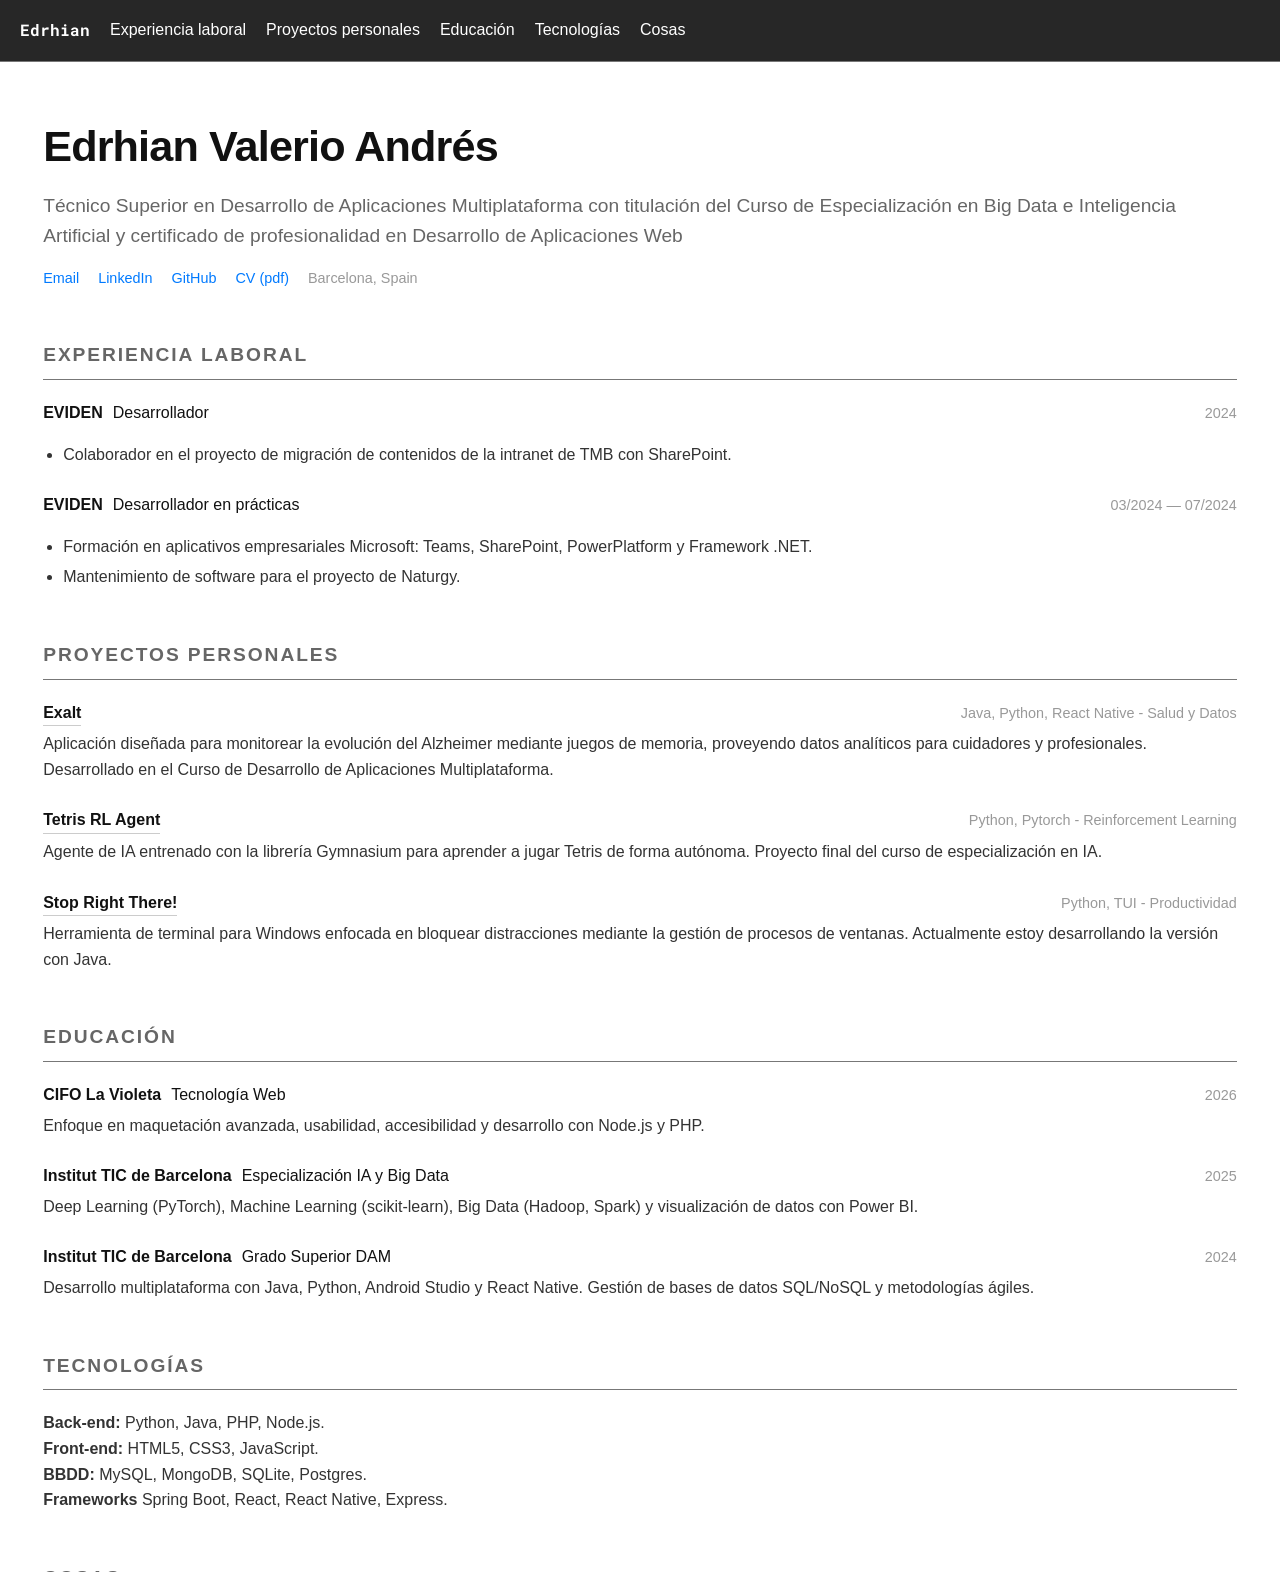
==== index.html @ 1fb4fb4d "Renamed better portfolio to static portfolio" ====
<!doctype html>
<html lang="en">
  <head>
    <meta charset="UTF-8" />
    <meta name="viewport" content="width=device-width, initial-scale=1.0" />
    <meta http-equiv="refresh" content="0; url=static-portfolio" />
    <title>Redirigiendo...</title>
    <!-- <title>Choose Portfolio</title> -->
    <link rel="stylesheet" href="style.css" />
  </head>

  <body>
    <!-- <main>
    <h1>Choose a portfolio</h1>
    <div class="portfolios">
      <a href="better-portfolio/" id="simple-portfolio" class="portfolio-card">
        <h2>Static Portfolio</h2>
        <p>Static portfolio.</p>
      </a>
      <div href="" id="interactive-portfolio" class="portfolio-card">
        <h2>Interactive Portfolio</h2>
        <p>WORK IN PROGRESS</p>
      </div>
  </main> -->
  </body>
</html>
---- style.css ----
:root {
    font-family: Arial, Helvetica, sans-serif;
}

*,
*::after,
*::before {
    margin: 0;
    padding: 0;
}

html,
body {
    display: flex;
    height: 100%;
    margin: 0;
    flex-flow: column;
}

main {
    display: flex;
    flex-direction: column;
    flex: 1 1 auto;
    padding: 1rem;
    /* background-color: aliceblue; */
}

footer {
    /* background-color: beige; */
    padding: 1rem;
}

h1 {
    text-align: center;
    /* background-color: cadetblue; */
}

a:visited,
a {
    color: black;
    text-decoration: none;
}

.portfolios {
    flex: 1;
    display: flex;
    justify-content: center;
    padding: 1rem;
    /* background-color: darkcyan; */
}

.portfolio-card,
a {
    display: flex;
    flex-direction: column;
    min-height: 300px;
    height: fit-content;
    width: 20%;
    margin: 1rem;
    padding: 1rem;
    /* background-color: aliceblue; */
    border: 2px solid gray;
}

.portfolio-card>* {
    margin: 0.2rem;
}

.portfolio-card>img {
    min-height: 100px;
}
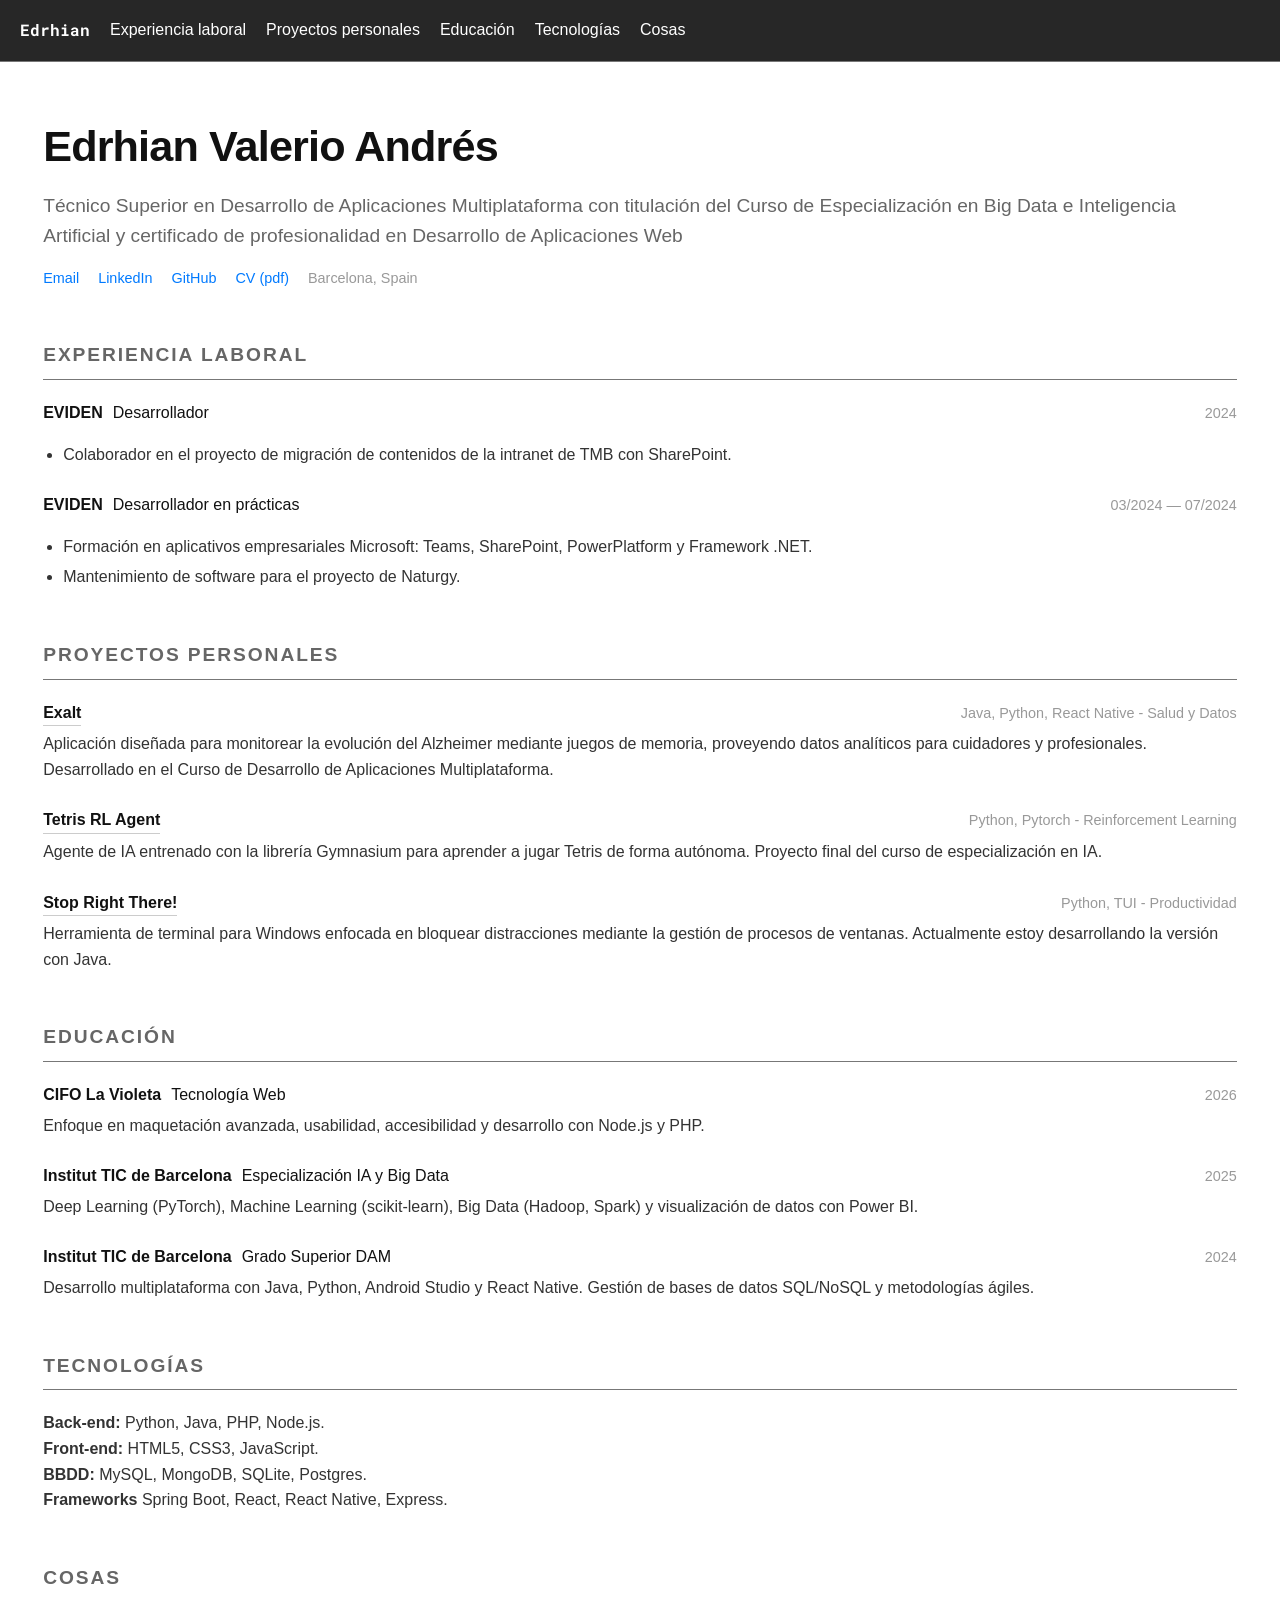
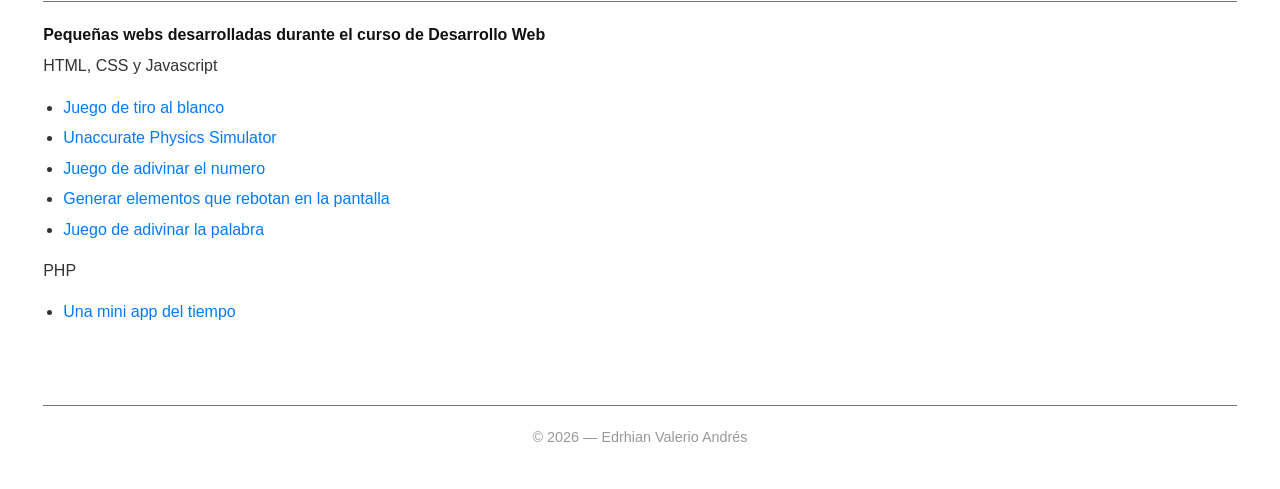
==== commit bdb9c1e9: "Moved static portfolio to first page to show (index.html)" ====
--- a/index.html
+++ b/index.html
@@ -1,26 +1,215 @@
-<!doctype html>
-<html lang="en">
-  <head>
-    <meta charset="UTF-8" />
-    <meta name="viewport" content="width=device-width, initial-scale=1.0" />
-    <meta http-equiv="refresh" content="0; url=static-portfolio" />
-    <title>Redirigiendo...</title>
-    <!-- <title>Choose Portfolio</title> -->
-    <link rel="stylesheet" href="style.css" />
-  </head>
-
-  <body>
-    <!-- <main>
-    <h1>Choose a portfolio</h1>
-    <div class="portfolios">
-      <a href="better-portfolio/" id="simple-portfolio" class="portfolio-card">
-        <h2>Static Portfolio</h2>
-        <p>Static portfolio.</p>
-      </a>
-      <div href="" id="interactive-portfolio" class="portfolio-card">
-        <h2>Interactive Portfolio</h2>
-        <p>WORK IN PROGRESS</p>
-      </div>
-  </main> -->
-  </body>
-</html>
+<!doctype html>
+<html lang="es">
+  <head>
+    <meta charset="UTF-8" />
+    <meta name="viewport" content="width=device-width, initial-scale=1.0" />
+    <title>Edrhian Valerio | Software Developer</title>
+    <link rel="stylesheet" href="style.css" />
+  </head>
+  <body>
+    <div class="navbar-wrap">
+      <ul class="navbar">
+        <li class="navbar-item brand">
+          <a href="#" onclick="copyToClipboard()">Edrhian</a>
+        </li>
+        <li class="navbar-item">
+          <a href="#experiencia">Experiencia laboral</a>
+        </li>
+        <li class="navbar-item">
+          <a href="#proyectos">Proyectos personales</a>
+        </li>
+        <li class="navbar-item"><a href="#educacion">Educación</a></li>
+        <li class="navbar-item">
+          <a href="#tecnologias">Tecnologías</a>
+        </li>
+        <li class="navbar-item"><a href="#cosas">Cosas</a></li>
+      </ul>
+    </div>
+
+    <header>
+      <h1>Edrhian Valerio Andrés</h1>
+      <div id="tagline">
+        Técnico Superior en Desarrollo de Aplicaciones Multiplataforma con
+        titulación del Curso de Especialización en Big Data e Inteligencia
+        Artificial y certificado de profesionalidad en Desarrollo de
+        Aplicaciones Web
+      </div>
+      <div id="contact">
+        <a href="mailto:edrhian27@gmail.com">Email</a>
+        <a href="https://linkedin.com/in/edrhian-valerio-andres" target="_blank"
+          >LinkedIn</a
+        >
+        <a href="https://github.com/edrhian" target="_blank">GitHub</a>
+        <a href="assets/cv.pdf" download="Edrhian_Valerio_CV.pdf">CV (pdf)</a>
+        <span>Barcelona, Spain</span>
+      </div>
+    </header>
+
+    <main>
+      <!-- EXPERIENCIA LABORAL -->
+      <h2 id="experiencia">Experiencia laboral</h2>
+      <section>
+        <h3>
+          EVIDEN <span class="role">Desarrollador</span>
+          <span class="time">2024</span>
+        </h3>
+        <ul>
+          <li>
+            Colaborador en el proyecto de migración de contenidos de la intranet
+            de TMB con SharePoint.
+          </li>
+        </ul>
+
+        <h3>
+          EVIDEN <span class="role">Desarrollador en prácticas</span>
+          <span class="time">03/2024 — 07/2024</span>
+        </h3>
+        <ul>
+          <li>
+            Formación en aplicativos empresariales Microsoft: Teams, SharePoint,
+            PowerPlatform y Framework .NET.
+          </li>
+          <li>Mantenimiento de software para el proyecto de Naturgy.</li>
+        </ul>
+      </section>
+
+      <!-- PROYECTOS PERSONALES -->
+      <h2 id="proyectos">Proyectos personales</h2>
+      <section>
+        <h3>
+          <a
+            href="https://github.com/edrhian/project-exalt/tree/main"
+            target="_blank"
+            >Exalt</a
+          >
+          <span class="time">Java, Python, React Native - Salud y Datos</span>
+        </h3>
+        <p>
+          Aplicación diseñada para monitorear la evolución del Alzheimer
+          mediante juegos de memoria, proveyendo datos analíticos para
+          cuidadores y profesionales. Desarrollado en el Curso de Desarrollo de
+          Aplicaciones Multiplataforma.
+        </p>
+
+        <h3>
+          <a
+            href="https://github.com/edrhian/ai-final-project-tetris-agent"
+            target="_blank"
+            >Tetris RL Agent</a
+          >
+          <span class="time">Python, Pytorch - Reinforcement Learning</span>
+        </h3>
+        <p>
+          Agente de IA entrenado con la librería Gymnasium para aprender a jugar
+          Tetris de forma autónoma. Proyecto final del curso de especialización
+          en IA.
+        </p>
+
+        <h3>
+          <a
+            href="https://github.com/edrhian/app-stop-right-there"
+            target="_blank"
+            >Stop Right There!</a
+          >
+          <span class="time">Python, TUI - Productividad</span>
+        </h3>
+        <p>
+          Herramienta de terminal para Windows enfocada en bloquear
+          distracciones mediante la gestión de procesos de ventanas. Actualmente
+          estoy desarrollando la versión con Java.
+        </p>
+      </section>
+
+      <!-- EDUCACIÓN -->
+      <h2 id="educacion">Educación</h2>
+      <section>
+        <h3>
+          CIFO La Violeta <span class="role">Tecnología Web</span>
+          <span class="time">2026</span>
+        </h3>
+        <p>
+          Enfoque en maquetación avanzada, usabilidad, accesibilidad y
+          desarrollo con Node.js y PHP.
+        </p>
+
+        <h3>
+          Institut TIC de Barcelona
+          <span class="role">Especialización IA y Big Data</span>
+          <span class="time">2025</span>
+        </h3>
+        <p>
+          Deep Learning (PyTorch), Machine Learning (scikit-learn), Big Data
+          (Hadoop, Spark) y visualización de datos con Power BI.
+        </p>
+
+        <h3>
+          Institut TIC de Barcelona <span class="role">Grado Superior DAM</span>
+          <span class="time">2024</span>
+        </h3>
+        <p>
+          Desarrollo multiplataforma con Java, Python, Android Studio y React
+          Native. Gestión de bases de datos SQL/NoSQL y metodologías ágiles.
+        </p>
+      </section>
+
+      <!-- TECNOLOGÍAS E IDIOMAS -->
+      <h2 id="tecnologias">Tecnologías</h2>
+      <section>
+        <p>
+          <strong>Back-end:</strong> Python, Java, PHP, Node.js. <br />
+          <strong>Front-end:</strong> HTML5, CSS3, JavaScript. <br />
+          <strong>BBDD:</strong> MySQL, MongoDB, SQLite, Postgres. <br />
+          <strong>Frameworks</strong> Spring Boot, React, React Native, Express.
+          <br />
+        </p>
+      </section>
+
+      <!-- COSAS -->
+      <h2 id="cosas">Cosas</h2>
+      <section>
+        <h3>Pequeñas webs desarrolladas durante el curso de Desarrollo Web</h3>
+
+        <p>HTML, CSS y Javascript</p>
+        <ul>
+          <li>
+            <a href="./games/shooting-target/">Juego de tiro al blanco</a>
+          </li>
+          <li>
+            <a href="./games/javascript-unaccurate-physics/"
+              >Unaccurate Physics Simulator</a
+            >
+          </li>
+          <li>
+            <a href="./games/adivina-numero/">Juego de adivinar el numero</a>
+          </li>
+          <li>
+            <a href="./games/bouncing-elements/"
+              >Generar elementos que rebotan en la pantalla</a
+            >
+          </li>
+          <li>
+            <a href="./games/adivina-palabra/">Juego de adivinar la palabra</a>
+          </li>
+        </ul>
+        <p>PHP</p>
+        <ul>
+          <li>
+            <a
+              href="https://cifowebappdev27.byethost33.com/php-app-tiempo/index.php"
+              >Una mini app del tiempo</a
+            >
+          </li>
+        </ul>
+      </section>
+    </main>
+
+    <footer>
+      <p>© 2026 — Edrhian Valerio Andrés</p>
+    </footer>
+
+    <a onclick="topFunction()" href="#" id="backToTop" title="Volver al inicio">
+      Inicio
+    </a>
+    <script src="index.js"></script>
+  </body>
+</html>
--- a/style.css
+++ b/style.css
@@ -1,71 +1,239 @@
+@import url('https://fonts.googleapis.com/css2?family=Roboto+Mono:ital,wght@0,100..700;1,100..700&display=swap');
+
 :root {
-    font-family: Arial, Helvetica, sans-serif;
-}
-
-*,
-*::after,
-*::before {
+    --font-alternative: "Roboto Mono", monospace;
+    --text-main: #111;
+    --bg-color-1: #ededed;
+    --bg-color-2: #fdfdfd;
+    --text-muted: #666;
+    --text-date: #999;
+    --accent: #007aff;
+    --border: #777;
+    --color-primary: #272727;
+    
+}
+
+* {
+    box-sizing: border-box;
+}
+
+html {
+    scroll-behavior: smooth;
+}
+
+body {
+    font-family: -apple-system, BlinkMacSystemFont, "Segoe UI", Roboto, Helvetica, Arial, sans-serif;
+    line-height: 1.6;
+    color: var(--text-main);
     margin: 0;
-    padding: 0;
-}
-
-html,
-body {
+    background-color: #fff;
+}
+
+.navbar,
+header,
+main,
+footer {
+    margin: 2.7rem;
+}
+
+/* NAVBAR */
+.navbar-wrap {
+    /* position: sticky; */
+    top: 0;
+    z-index: 10;
+    background-color: var(--color-primary);
+    border-bottom: 1px solid var(--border);
+}
+
+.navbar {
+    list-style: none;
+    margin: 0 auto;
+    padding-top: 12px;
+    padding-bottom: 12px;
     display: flex;
-    height: 100%;
+    flex-wrap: wrap;
+    gap: 6px 20px;
+    font-size: 1rem;
+}
+
+.navbar a {
+    color: #fff;
+    text-decoration: none;
     margin: 0;
-    flex-flow: column;
-}
-
-main {
+}
+
+.navbar a:hover {
+    color: var(--bg-color-1);
+    text-decoration: underline;
+}
+
+.navbar .brand a {
+    color: white;
+    font-weight: 700;
+    font-family: var(--font-alternative);
+}
+
+/* HEADER */
+header {
+    margin-top: 50px;
+    margin-bottom: 40px;
+}
+
+h1 {
+    font-size: 2.7rem;
+    font-weight: 700;
+    margin: 0 0 10px 0;
+    letter-spacing: -0.02em;
+}
+
+#tagline {
+    font-size: 1.2rem;
+    color: var(--text-muted);
+    margin: 0 0 15px 0;
+}
+
+#contact {
+    font-size: 0.9rem;
+}
+
+#contact a,
+#contact span {
+    color: var(--accent);
+    text-decoration: none;
+    margin-right: 15px;
+}
+
+#contact span {
+    color: var(--text-date);
+}
+
+#contact a:hover {
+    text-decoration: underline;
+}
+
+a {
+    color: var(--accent);
+    text-decoration: none;
+}
+
+/* SECTIONS */
+h2 {
+    font-size: 1.2rem;
+    text-transform: uppercase;
+    letter-spacing: 0.1em;
+    color: var(--text-muted);
+    border-bottom: 1px solid var(--border);
+    padding-bottom: 8px;
+    margin: 50px 0 20px 0;
+    scroll-margin-top: 60px;
+}
+
+h3 {
+    font-size: 1rem;
+    font-weight: 600;
+    margin: 25px 0 5px 0;
     display: flex;
-    flex-direction: column;
-    flex: 1 1 auto;
-    padding: 1rem;
-    /* background-color: aliceblue; */
-}
-
+    flex-wrap: wrap;
+    align-items: baseline;
+}
+
+h3 a {
+    color: var(--text-main);
+    text-decoration: none;
+    border-bottom: 1px solid #ccc;
+}
+
+h3 a:hover {
+    border-bottom-color: var(--text-main);
+}
+
+h3 .role {
+    margin-left: 10px;
+    font-weight: 400;
+    color: var(--text-main);
+}
+
+h3 .time {
+    margin-left: auto;
+    font-weight: 400;
+    color: var(--text-date);
+    font-size: 0.9rem;
+}
+
+section > h3:first-child {
+    margin-top: 0;
+}
+
+p,
+li {
+    font-size: 1rem;
+    color: #333;
+    margin-top: 5px;
+}
+
+ul {
+    padding-left: 20px;
+    margin-bottom: 15px;
+}
+
+li {
+    margin-bottom: 5px;
+}
+
+li a {
+    margin-right: 0;
+}
+
+/* FOOTER */
 footer {
-    /* background-color: beige; */
-    padding: 1rem;
-}
-
-h1 {
+    margin-top: 80px;
+    margin-bottom: 40px;
+    font-size: 0.9rem;
+    color: var(--text-date);
     text-align: center;
-    /* background-color: cadetblue; */
-}
-
-a:visited,
-a {
-    color: black;
-    text-decoration: none;
-}
-
-.portfolios {
-    flex: 1;
-    display: flex;
-    justify-content: center;
-    padding: 1rem;
-    /* background-color: darkcyan; */
-}
-
-.portfolio-card,
-a {
-    display: flex;
-    flex-direction: column;
-    min-height: 300px;
-    height: fit-content;
-    width: 20%;
-    margin: 1rem;
-    padding: 1rem;
-    /* background-color: aliceblue; */
-    border: 2px solid gray;
-}
-
-.portfolio-card>* {
-    margin: 0.2rem;
-}
-
-.portfolio-card>img {
-    min-height: 100px;
-}
+}
+
+footer p {
+    font-size: 0.9rem;
+    color: var(--text-date);
+    padding-top: 20px;
+    border-top: 1px solid var(--border);
+}
+
+/* BACK TO TOP */
+#backToTop {
+    display: none;
+    position: fixed;
+    bottom: 2rem;
+    right: 2rem;
+    z-index: 99;
+    border: 1px solid var(--color-primary);
+    outline: none;
+    background-color: var(--color-primary);
+    color: #fff;
+    cursor: pointer;
+    padding: 0.5rem 0.9rem;
+    border-radius: 6px;
+    font-family: inherit;
+    font-size: 1rem;
+}
+
+#backToTop:hover {
+    color: var(--bg-color-1);
+}
+
+/* Responsivo para móviles */
+@media (max-width: 600px) {
+    h3 {
+        flex-direction: column;
+    }
+
+    h3 .role {
+        margin-left: 0;
+    }
+
+    h3 .time {
+        margin-left: 0;
+        margin-top: 2px;
+    }
+}
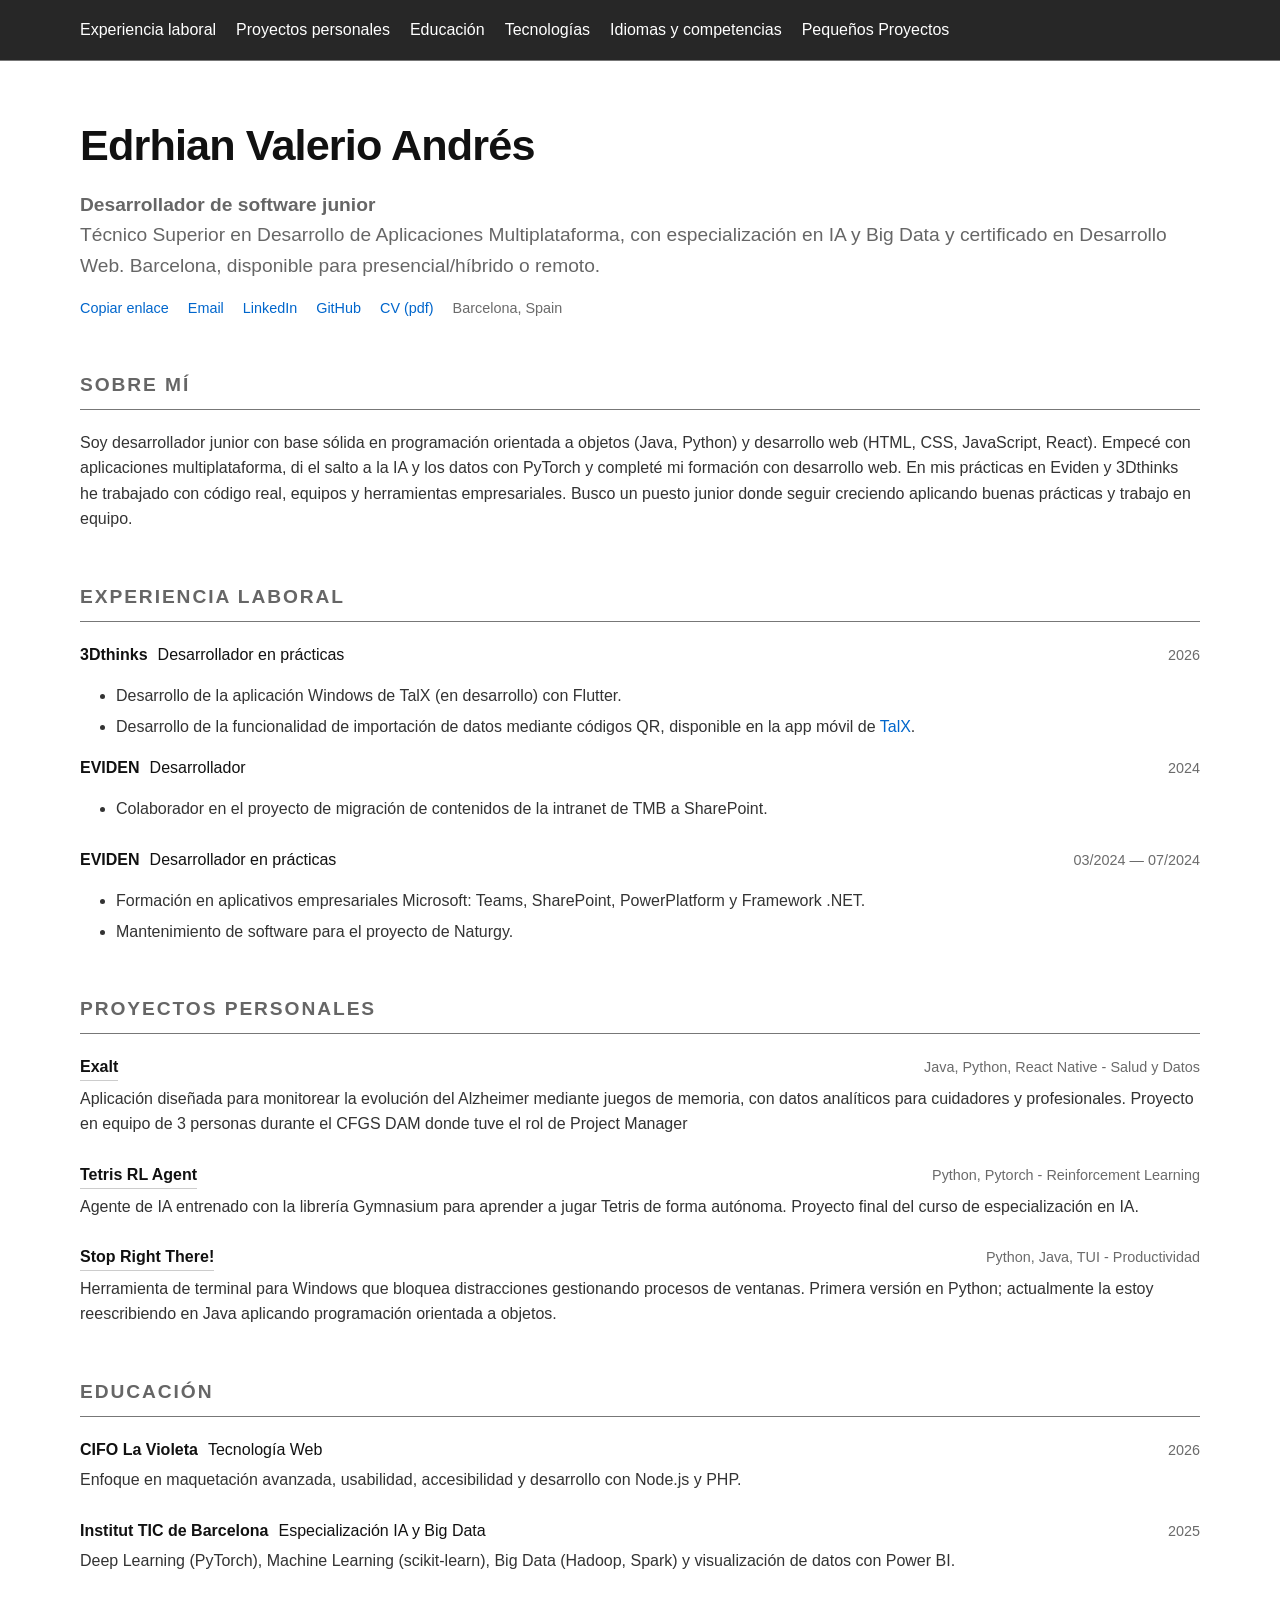
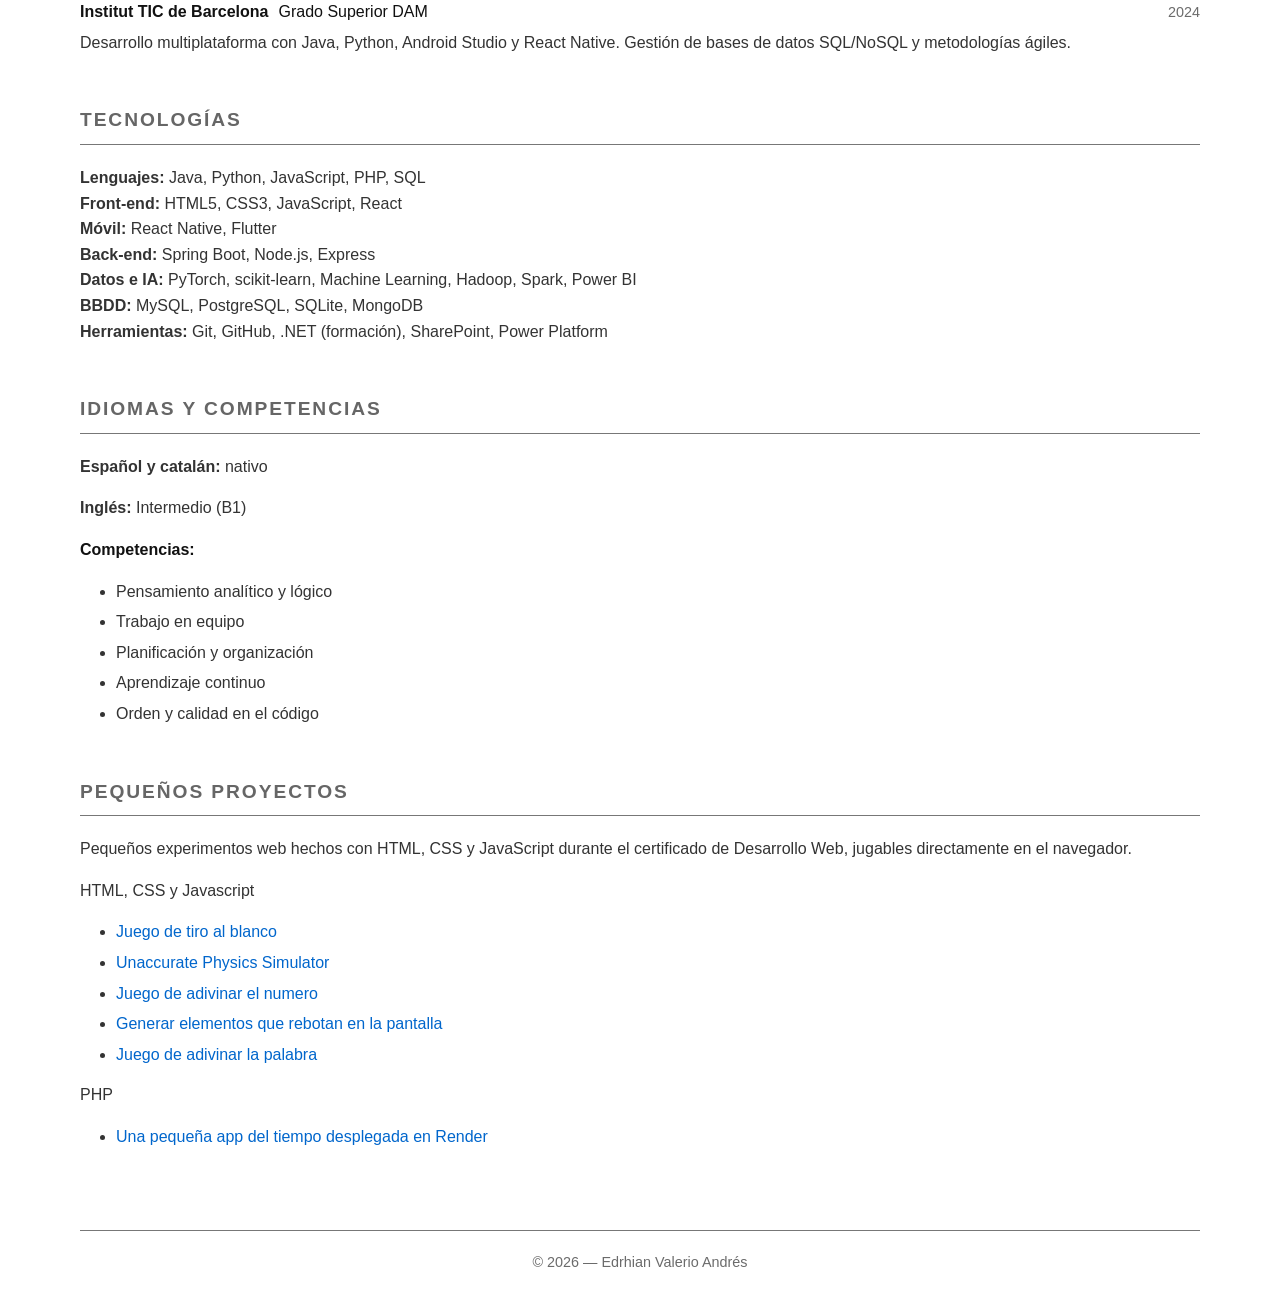
==== commit aec8b621: "Portfolio Fixes" ====
--- a/index.html
+++ b/index.html
@@ -3,15 +3,16 @@
   <head>
     <meta charset="UTF-8" />
     <meta name="viewport" content="width=device-width, initial-scale=1.0" />
-    <title>Edrhian Valerio | Software Developer</title>
+    <title>Edrhian Valerio | Desarrollador de software junior</title>
+    <meta
+      name="description"
+      content="Portfolio de Edrhian Valerio, desarrollador de software junior en Barcelona: Java, React, Python e IA. Proyectos, experiencia y CV."
+    />
     <link rel="stylesheet" href="style.css" />
   </head>
   <body>
     <div class="navbar-wrap">
       <ul class="navbar">
-        <li class="navbar-item brand">
-          <a href="#" onclick="copyToClipboard()">Edrhian</a>
-        </li>
         <li class="navbar-item">
           <a href="#experiencia">Experiencia laboral</a>
         </li>
@@ -22,19 +23,31 @@
         <li class="navbar-item">
           <a href="#tecnologias">Tecnologías</a>
         </li>
-        <li class="navbar-item"><a href="#cosas">Cosas</a></li>
+        <li class="navbar-item">
+          <a href="#idiomas">Idiomas y competencias</a>
+        </li>
+        <li class="navbar-item"><a href="#cosas">Pequeños Proyectos</a></li>
       </ul>
     </div>
 
     <header>
       <h1>Edrhian Valerio Andrés</h1>
       <div id="tagline">
-        Técnico Superior en Desarrollo de Aplicaciones Multiplataforma con
-        titulación del Curso de Especialización en Big Data e Inteligencia
-        Artificial y certificado de profesionalidad en Desarrollo de
-        Aplicaciones Web
+        <strong>Desarrollador de software junior</strong><br />
+        Técnico Superior en Desarrollo de Aplicaciones Multiplataforma, con
+        especialización en IA y Big Data y certificado en Desarrollo Web.
+        Barcelona, disponible para presencial/híbrido o remoto.
       </div>
       <div id="contact">
+        <a
+          href="#"
+          onclick="
+            copyToClipboard();
+            return false;
+          "
+          id="copyPortfolio"
+          >Copiar enlace</a
+        >
         <a href="mailto:edrhian27@gmail.com">Email</a>
         <a href="https://linkedin.com/in/edrhian-valerio-andres" target="_blank"
           >LinkedIn</a
@@ -46,20 +59,51 @@
     </header>
 
     <main>
+      <h2>Sobre mí</h2>
+      <p>
+        Soy desarrollador junior con base sólida en programación orientada a
+        objetos (Java, Python) y desarrollo web (HTML, CSS, JavaScript, React).
+        Empecé con aplicaciones multiplataforma, di el salto a la IA y los datos
+        con PyTorch y completé mi formación con desarrollo web. En mis prácticas
+        en Eviden y 3Dthinks he trabajado con código real, equipos y
+        herramientas empresariales. Busco un puesto junior donde seguir
+        creciendo aplicando buenas prácticas y trabajo en equipo.
+      </p>
+
       <!-- EXPERIENCIA LABORAL -->
       <h2 id="experiencia">Experiencia laboral</h2>
       <section>
         <h3>
+          3Dthinks
+          <span class="role">Desarrollador en prácticas</span>
+          <span class="time">2026</span>
+        </h3>
+        <ul>
+          <li>
+            Desarrollo de la aplicación Windows de TalX (en desarrollo) con
+            Flutter.
+          </li>
+          <li>
+            Desarrollo de la funcionalidad de importación de datos mediante
+            códigos QR, disponible en la app móvil de
+            <a
+              href="https://play.google.com/store/apps/details?id=com.threedthinks.virtualtalker&hl=es_419"
+              >TalX</a
+            >.
+          </li>
+        </ul>
+      </section>
+      <section>
+        <h3>
           EVIDEN <span class="role">Desarrollador</span>
           <span class="time">2024</span>
         </h3>
         <ul>
           <li>
             Colaborador en el proyecto de migración de contenidos de la intranet
-            de TMB con SharePoint.
-          </li>
-        </ul>
-
+            de TMB a SharePoint.
+          </li>
+        </ul>
         <h3>
           EVIDEN <span class="role">Desarrollador en prácticas</span>
           <span class="time">03/2024 — 07/2024</span>
@@ -86,11 +130,10 @@
         </h3>
         <p>
           Aplicación diseñada para monitorear la evolución del Alzheimer
-          mediante juegos de memoria, proveyendo datos analíticos para
-          cuidadores y profesionales. Desarrollado en el Curso de Desarrollo de
-          Aplicaciones Multiplataforma.
-        </p>
-
+          mediante juegos de memoria, con datos analíticos para cuidadores y
+          profesionales. Proyecto en equipo de 3 personas durante el CFGS DAM
+          donde tuve el rol de Project Manager
+        </p>
         <h3>
           <a
             href="https://github.com/edrhian/ai-final-project-tetris-agent"
@@ -104,19 +147,19 @@
           Tetris de forma autónoma. Proyecto final del curso de especialización
           en IA.
         </p>
-
         <h3>
           <a
             href="https://github.com/edrhian/app-stop-right-there"
             target="_blank"
             >Stop Right There!</a
           >
-          <span class="time">Python, TUI - Productividad</span>
-        </h3>
-        <p>
-          Herramienta de terminal para Windows enfocada en bloquear
-          distracciones mediante la gestión de procesos de ventanas. Actualmente
-          estoy desarrollando la versión con Java.
+          <span class="time">Python, Java, TUI - Productividad</span>
+        </h3>
+        <p>
+          Herramienta de terminal para Windows que bloquea distracciones
+          gestionando procesos de ventanas. Primera versión en Python;
+          actualmente la estoy reescribiendo en Java aplicando programación
+          orientada a objetos.
         </p>
       </section>
 
@@ -152,23 +195,44 @@
         </p>
       </section>
 
-      <!-- TECNOLOGÍAS E IDIOMAS -->
+      <!-- TECNOLOGÍAS -->
       <h2 id="tecnologias">Tecnologías</h2>
       <section>
         <p>
-          <strong>Back-end:</strong> Python, Java, PHP, Node.js. <br />
-          <strong>Front-end:</strong> HTML5, CSS3, JavaScript. <br />
-          <strong>BBDD:</strong> MySQL, MongoDB, SQLite, Postgres. <br />
-          <strong>Frameworks</strong> Spring Boot, React, React Native, Express.
-          <br />
-        </p>
+          <strong>Lenguajes:</strong> Java, Python, JavaScript, PHP, SQL <br />
+          <strong>Front-end:</strong> HTML5, CSS3, JavaScript, React <br />
+          <strong>Móvil:</strong> React Native, Flutter <br />
+          <strong>Back-end:</strong> Spring Boot, Node.js, Express <br />
+          <strong>Datos e IA:</strong> PyTorch, scikit-learn, Machine Learning,
+          Hadoop, Spark, Power BI <br />
+          <strong>BBDD:</strong> MySQL, PostgreSQL, SQLite, MongoDB <br />
+          <strong>Herramientas:</strong> Git, GitHub, .NET (formación),
+          SharePoint, Power Platform
+        </p>
+      </section>
+
+      <!-- IDIOMAS y competencias-->
+      <h2 id="idiomas">Idiomas y competencias</h2>
+      <section>
+        <p><strong>Español y catalán:</strong> nativo</p>
+        <p><strong>Inglés:</strong> Intermedio (B1)</p>
+        <strong>Competencias:</strong>
+        <ul>
+          <li>Pensamiento analítico y lógico</li>
+          <li>Trabajo en equipo</li>
+          <li>Planificación y organización</li>
+          <li>Aprendizaje continuo</li>
+          <li>Orden y calidad en el código</li>
+        </ul>
       </section>
 
       <!-- COSAS -->
-      <h2 id="cosas">Cosas</h2>
-      <section>
-        <h3>Pequeñas webs desarrolladas durante el curso de Desarrollo Web</h3>
-
+      <h2 id="cosas">Pequeños Proyectos</h2>
+      <section>
+        <p>
+          Pequeños experimentos web hechos con HTML, CSS y JavaScript durante el
+          certificado de Desarrollo Web, jugables directamente en el navegador.
+        </p>
         <p>HTML, CSS y Javascript</p>
         <ul>
           <li>
@@ -195,8 +259,9 @@
         <ul>
           <li>
             <a
-              href="https://cifowebappdev27.byethost33.com/php-app-tiempo/index.php"
-              >Una mini app del tiempo</a
+              href="https://webapp-simple-weather.onrender.com/"
+              target="weatherapp"
+              >Una pequeña app del tiempo desplegada en Render</a
             >
           </li>
         </ul>
--- a/style.css
+++ b/style.css
@@ -1,239 +1,251 @@
-@import url('https://fonts.googleapis.com/css2?family=Roboto+Mono:ital,wght@0,100..700;1,100..700&display=swap');
+@import url("https://fonts.googleapis.com/css2?family=Roboto+Mono:ital,wght@0,100..700;1,100..700&display=swap");
 
 :root {
-    --font-alternative: "Roboto Mono", monospace;
-    --text-main: #111;
-    --bg-color-1: #ededed;
-    --bg-color-2: #fdfdfd;
-    --text-muted: #666;
-    --text-date: #999;
-    --accent: #007aff;
-    --border: #777;
-    --color-primary: #272727;
-    
+  --font-alternative: "Roboto Mono", monospace;
+  --text-main: #111;
+  --bg-color-1: #ededed;
+  --bg-color-2: #fdfdfd;
+  --text-muted: #666;
+  --text-date: #6b6b6b;
+  --accent: #0066cc;
+  --border: #777;
+  --color-primary: #272727;
 }
 
 * {
-    box-sizing: border-box;
+  box-sizing: border-box;
 }
 
 html {
-    scroll-behavior: smooth;
+  scroll-behavior: smooth;
 }
 
 body {
-    font-family: -apple-system, BlinkMacSystemFont, "Segoe UI", Roboto, Helvetica, Arial, sans-serif;
-    line-height: 1.6;
-    color: var(--text-main);
-    margin: 0;
-    background-color: #fff;
+  font-family:
+    -apple-system, BlinkMacSystemFont, "Segoe UI", Roboto, Helvetica, Arial,
+    sans-serif;
+  line-height: 1.6;
+  color: var(--text-main);
+  margin: 0;
+  background-color: #fff;
 }
 
 .navbar,
 header,
 main,
 footer {
-    margin: 2.7rem;
+  margin: 0rem 5rem;
 }
 
 /* NAVBAR */
 .navbar-wrap {
-    /* position: sticky; */
-    top: 0;
-    z-index: 10;
-    background-color: var(--color-primary);
-    border-bottom: 1px solid var(--border);
+  /* position: sticky; */
+  top: 0;
+  z-index: 10;
+  background-color: var(--color-primary);
+  border-bottom: 1px solid var(--border);
 }
 
 .navbar {
-    list-style: none;
-    margin: 0 auto;
-    padding-top: 12px;
-    padding-bottom: 12px;
-    display: flex;
-    flex-wrap: wrap;
-    gap: 6px 20px;
-    font-size: 1rem;
+  list-style: none;
+  padding-left: 0;
+  padding-top: 12px;
+  padding-bottom: 12px;
+  display: flex;
+  flex-wrap: wrap;
+  gap: 6px 20px;
+  font-size: 1rem;
 }
 
 .navbar a {
-    color: #fff;
-    text-decoration: none;
-    margin: 0;
+  color: #fff;
+  text-decoration: none;
+  margin: 0;
 }
 
 .navbar a:hover {
-    color: var(--bg-color-1);
-    text-decoration: underline;
+  color: var(--bg-color-1);
+  text-decoration: underline;
 }
 
 .navbar .brand a {
-    color: white;
-    font-weight: 700;
-    font-family: var(--font-alternative);
+  color: white;
+  font-weight: 700;
+  font-family: var(--font-alternative);
 }
 
 /* HEADER */
 header {
-    margin-top: 50px;
-    margin-bottom: 40px;
+  margin-top: 50px;
+  margin-bottom: 40px;
 }
 
 h1 {
-    font-size: 2.7rem;
-    font-weight: 700;
-    margin: 0 0 10px 0;
-    letter-spacing: -0.02em;
+  font-size: 2.7rem;
+  font-weight: 700;
+  margin: 0 0 10px 0;
+  letter-spacing: -0.02em;
 }
 
 #tagline {
-    font-size: 1.2rem;
-    color: var(--text-muted);
-    margin: 0 0 15px 0;
+  font-size: 1.2rem;
+  color: var(--text-muted);
+  margin: 0 0 15px 0;
 }
 
 #contact {
-    font-size: 0.9rem;
+  font-size: 0.9rem;
 }
 
 #contact a,
 #contact span {
-    color: var(--accent);
-    text-decoration: none;
-    margin-right: 15px;
+  color: var(--accent);
+  text-decoration: none;
+  margin-right: 15px;
 }
 
 #contact span {
-    color: var(--text-date);
+  color: var(--text-date);
 }
 
 #contact a:hover {
-    text-decoration: underline;
+  text-decoration: underline;
 }
 
 a {
-    color: var(--accent);
-    text-decoration: none;
+  color: var(--accent);
+  text-decoration: none;
 }
 
 /* SECTIONS */
 h2 {
-    font-size: 1.2rem;
-    text-transform: uppercase;
-    letter-spacing: 0.1em;
-    color: var(--text-muted);
-    border-bottom: 1px solid var(--border);
-    padding-bottom: 8px;
-    margin: 50px 0 20px 0;
-    scroll-margin-top: 60px;
+  font-size: 1.2rem;
+  text-transform: uppercase;
+  letter-spacing: 0.1em;
+  color: var(--text-muted);
+  border-bottom: 1px solid var(--border);
+  padding-bottom: 8px;
+  margin: 50px 0 20px 0;
+  scroll-margin-top: 60px;
 }
 
 h3 {
-    font-size: 1rem;
-    font-weight: 600;
-    margin: 25px 0 5px 0;
-    display: flex;
-    flex-wrap: wrap;
-    align-items: baseline;
+  font-size: 1rem;
+  font-weight: 600;
+  margin: 25px 0 5px 0;
+  display: flex;
+  flex-wrap: wrap;
+  align-items: baseline;
 }
 
 h3 a {
-    color: var(--text-main);
-    text-decoration: none;
-    border-bottom: 1px solid #ccc;
+  color: var(--text-main);
+  text-decoration: none;
+  border-bottom: 1px solid #ccc;
 }
 
 h3 a:hover {
-    border-bottom-color: var(--text-main);
+  border-bottom-color: var(--text-main);
 }
 
 h3 .role {
-    margin-left: 10px;
-    font-weight: 400;
-    color: var(--text-main);
+  margin-left: 10px;
+  font-weight: 400;
+  color: var(--text-main);
 }
 
 h3 .time {
-    margin-left: auto;
-    font-weight: 400;
-    color: var(--text-date);
-    font-size: 0.9rem;
+  margin-left: auto;
+  font-weight: 400;
+  color: var(--text-date);
+  font-size: 0.9rem;
 }
 
 section > h3:first-child {
-    margin-top: 0;
+  margin-top: 0;
 }
 
 p,
 li {
-    font-size: 1rem;
-    color: #333;
-    margin-top: 5px;
+  font-size: 1rem;
+  color: #333;
+  margin-top: 5px;
 }
 
 ul {
-    padding-left: 20px;
-    margin-bottom: 15px;
+  padding-left: 20px;
+  margin-bottom: 15px;
+  margin-left: 1rem;
 }
 
 li {
-    margin-bottom: 5px;
+  margin-bottom: 5px;
 }
 
 li a {
-    margin-right: 0;
+  margin-right: 0;
 }
 
 /* FOOTER */
 footer {
-    margin-top: 80px;
-    margin-bottom: 40px;
-    font-size: 0.9rem;
-    color: var(--text-date);
-    text-align: center;
+  margin-top: 80px;
+  margin-bottom: 40px;
+  font-size: 0.9rem;
+  color: var(--text-date);
+  text-align: center;
 }
 
 footer p {
-    font-size: 0.9rem;
-    color: var(--text-date);
-    padding-top: 20px;
-    border-top: 1px solid var(--border);
+  font-size: 0.9rem;
+  color: var(--text-date);
+  padding-top: 20px;
+  border-top: 1px solid var(--border);
 }
 
 /* BACK TO TOP */
 #backToTop {
-    display: none;
-    position: fixed;
-    bottom: 2rem;
-    right: 2rem;
-    z-index: 99;
-    border: 1px solid var(--color-primary);
-    outline: none;
-    background-color: var(--color-primary);
-    color: #fff;
-    cursor: pointer;
-    padding: 0.5rem 0.9rem;
-    border-radius: 6px;
-    font-family: inherit;
-    font-size: 1rem;
+  display: none;
+  position: fixed;
+  bottom: 2rem;
+  right: 2rem;
+  z-index: 99;
+  border: 1px solid var(--color-primary);
+  outline: none;
+  background-color: var(--color-primary);
+  color: #fff;
+  cursor: pointer;
+  padding: 0.5rem 0.9rem;
+  border-radius: 6px;
+  font-family: inherit;
+  font-size: 1rem;
 }
 
 #backToTop:hover {
-    color: var(--bg-color-1);
+  color: var(--bg-color-1);
 }
 
 /* Responsivo para móviles */
 @media (max-width: 600px) {
-    h3 {
-        flex-direction: column;
-    }
-
-    h3 .role {
-        margin-left: 0;
-    }
-
-    h3 .time {
-        margin-left: 0;
-        margin-top: 2px;
-    }
-}
+  h3 {
+    flex-direction: column;
+  }
+
+  h3 .role {
+    margin-left: 0;
+  }
+
+  h3 .time {
+    margin-left: 0;
+    margin-top: 2px;
+  }
+
+  .navbar,
+  header,
+  main,
+  footer {
+    margin: 0 1.25rem;
+  }
+  h1 {
+    font-size: 2rem;
+  }
+}
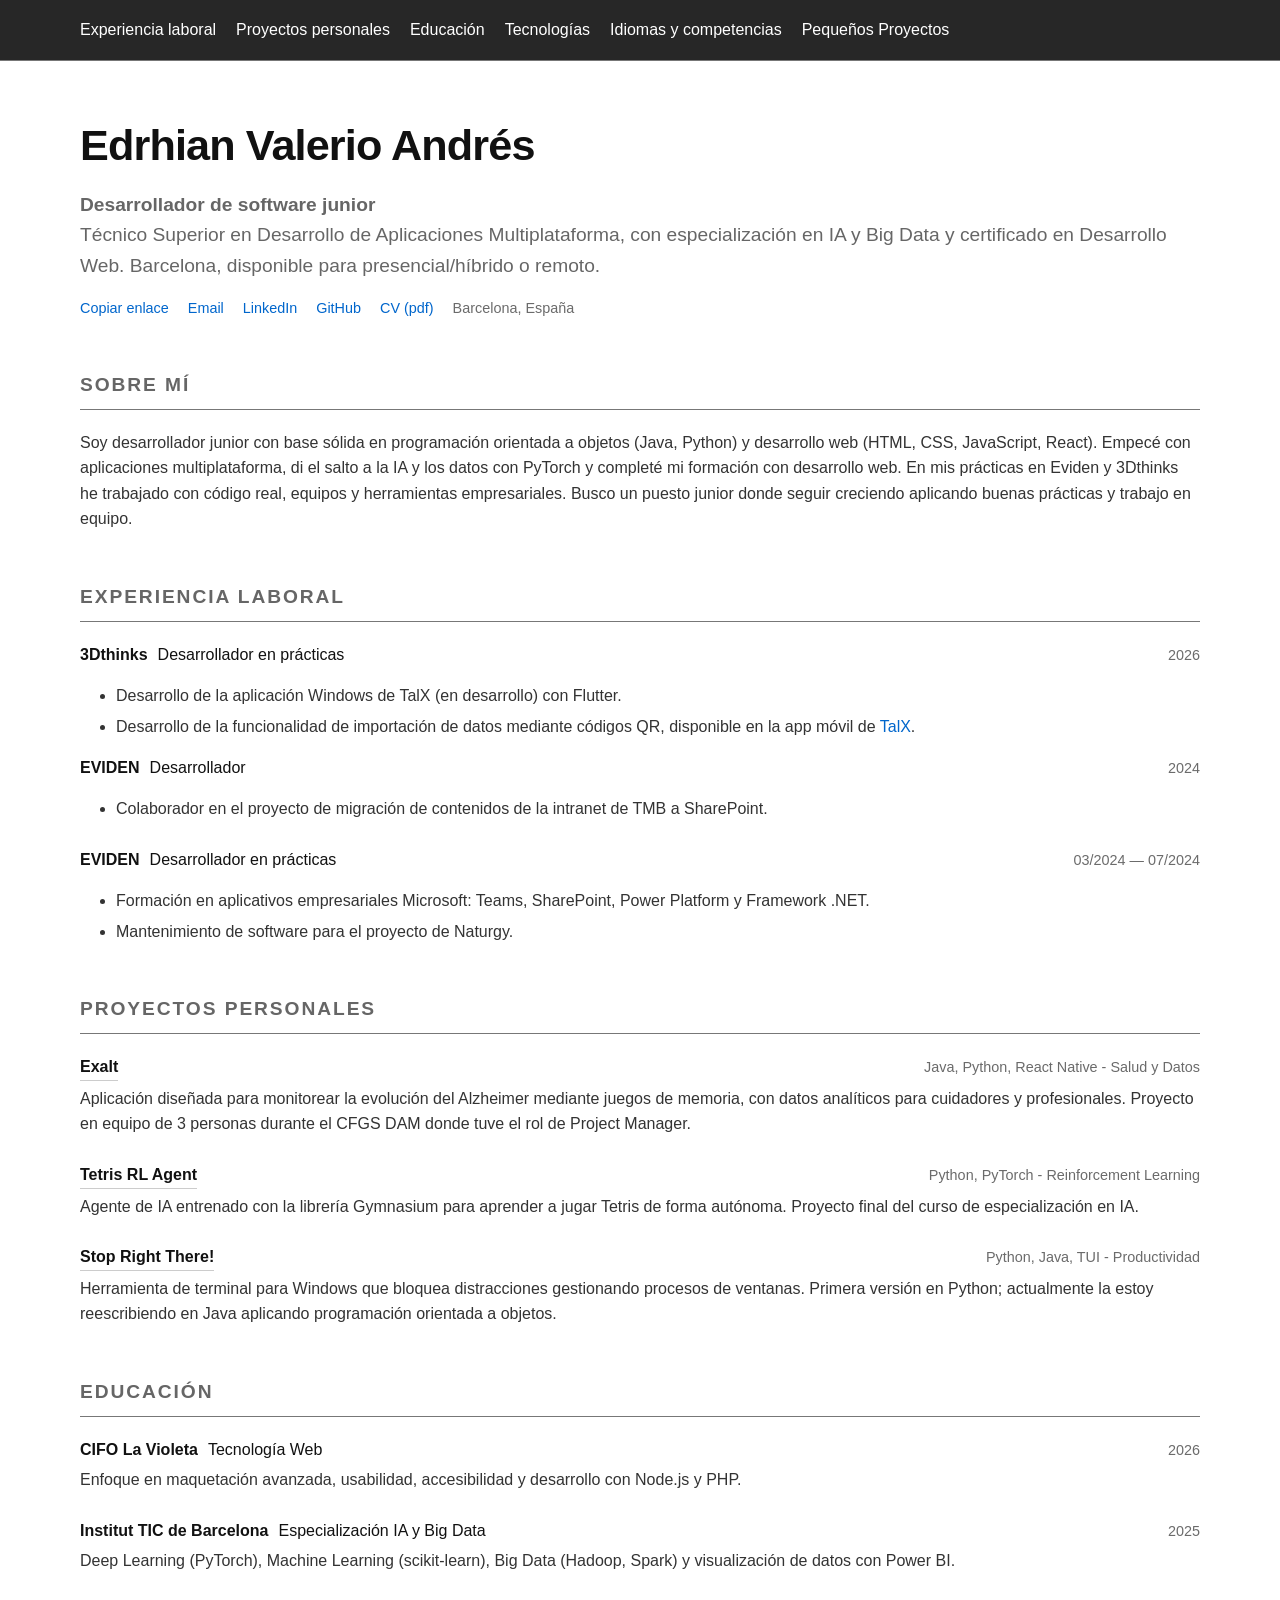
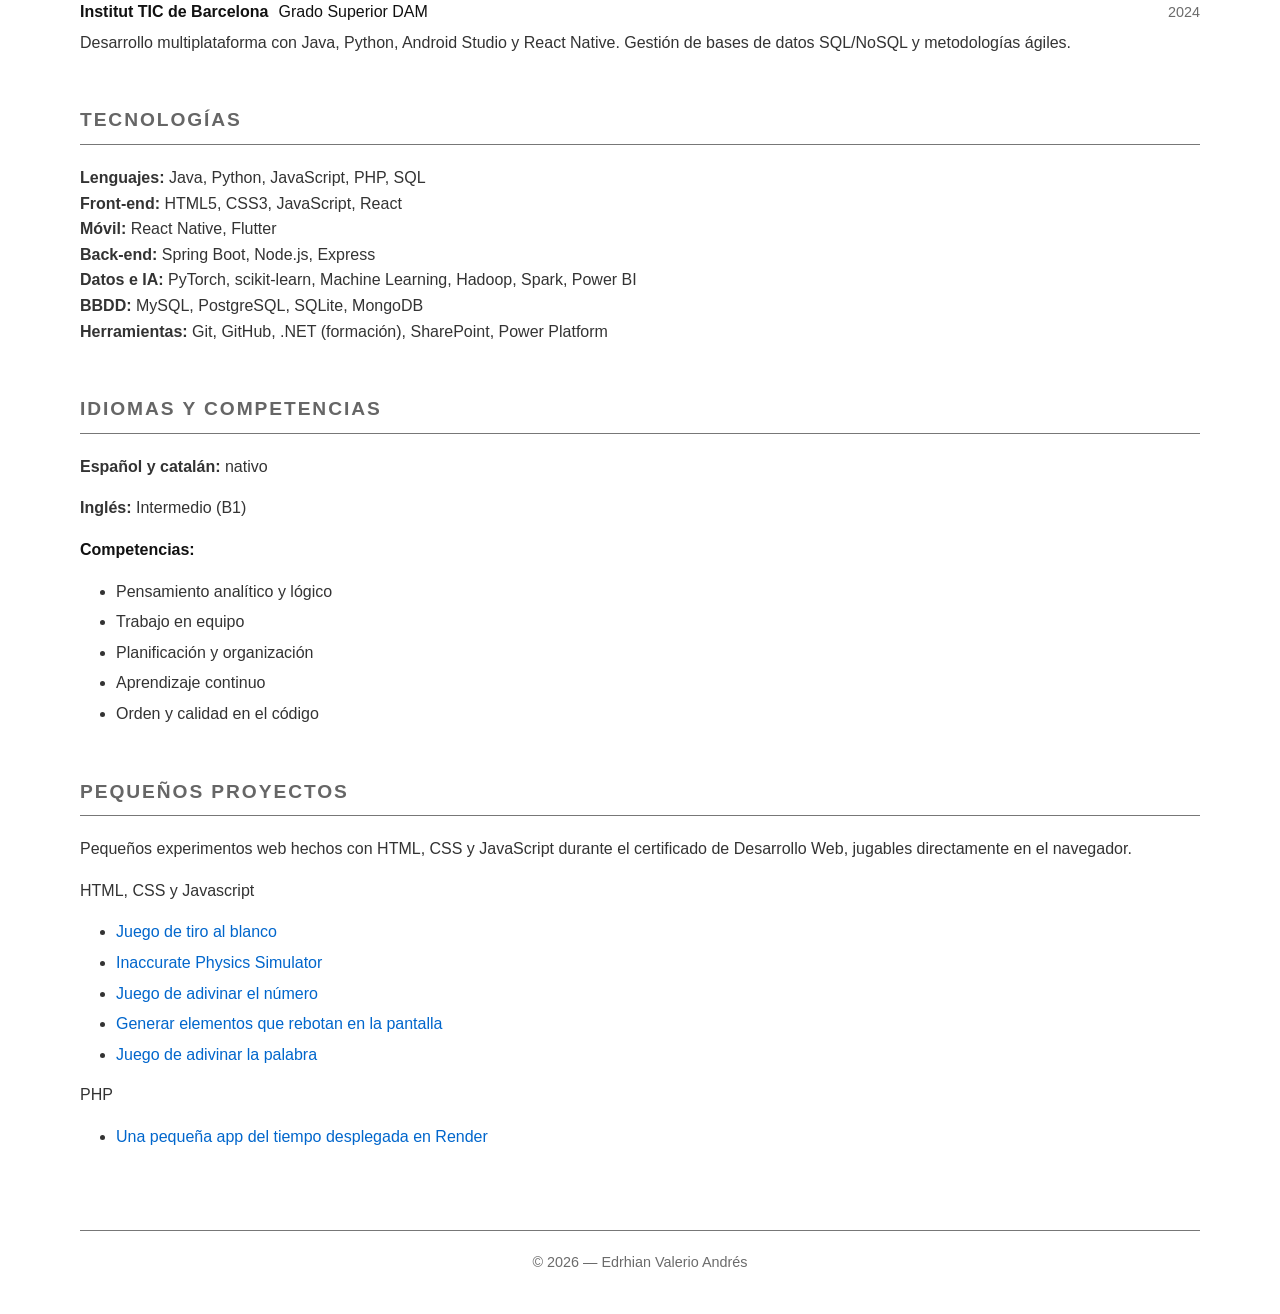
==== commit ed84f1d5: "Portfolio: Fixed misspellings" ====
--- a/index.html
+++ b/index.html
@@ -54,7 +54,7 @@
         >
         <a href="https://github.com/edrhian" target="_blank">GitHub</a>
         <a href="assets/cv.pdf" download="Edrhian_Valerio_CV.pdf">CV (pdf)</a>
-        <span>Barcelona, Spain</span>
+        <span>Barcelona, España</span>
       </div>
     </header>
 
@@ -111,7 +111,7 @@
         <ul>
           <li>
             Formación en aplicativos empresariales Microsoft: Teams, SharePoint,
-            PowerPlatform y Framework .NET.
+            Power Platform y Framework .NET.
           </li>
           <li>Mantenimiento de software para el proyecto de Naturgy.</li>
         </ul>
@@ -132,7 +132,7 @@
           Aplicación diseñada para monitorear la evolución del Alzheimer
           mediante juegos de memoria, con datos analíticos para cuidadores y
           profesionales. Proyecto en equipo de 3 personas durante el CFGS DAM
-          donde tuve el rol de Project Manager
+          donde tuve el rol de Project Manager.
         </p>
         <h3>
           <a
@@ -140,7 +140,7 @@
             target="_blank"
             >Tetris RL Agent</a
           >
-          <span class="time">Python, Pytorch - Reinforcement Learning</span>
+          <span class="time">Python, PyTorch - Reinforcement Learning</span>
         </h3>
         <p>
           Agente de IA entrenado con la librería Gymnasium para aprender a jugar
@@ -240,11 +240,11 @@
           </li>
           <li>
             <a href="./games/javascript-unaccurate-physics/"
-              >Unaccurate Physics Simulator</a
+              >Inaccurate Physics Simulator</a
             >
           </li>
           <li>
-            <a href="./games/adivina-numero/">Juego de adivinar el numero</a>
+            <a href="./games/adivina-numero/">Juego de adivinar el número</a>
           </li>
           <li>
             <a href="./games/bouncing-elements/"
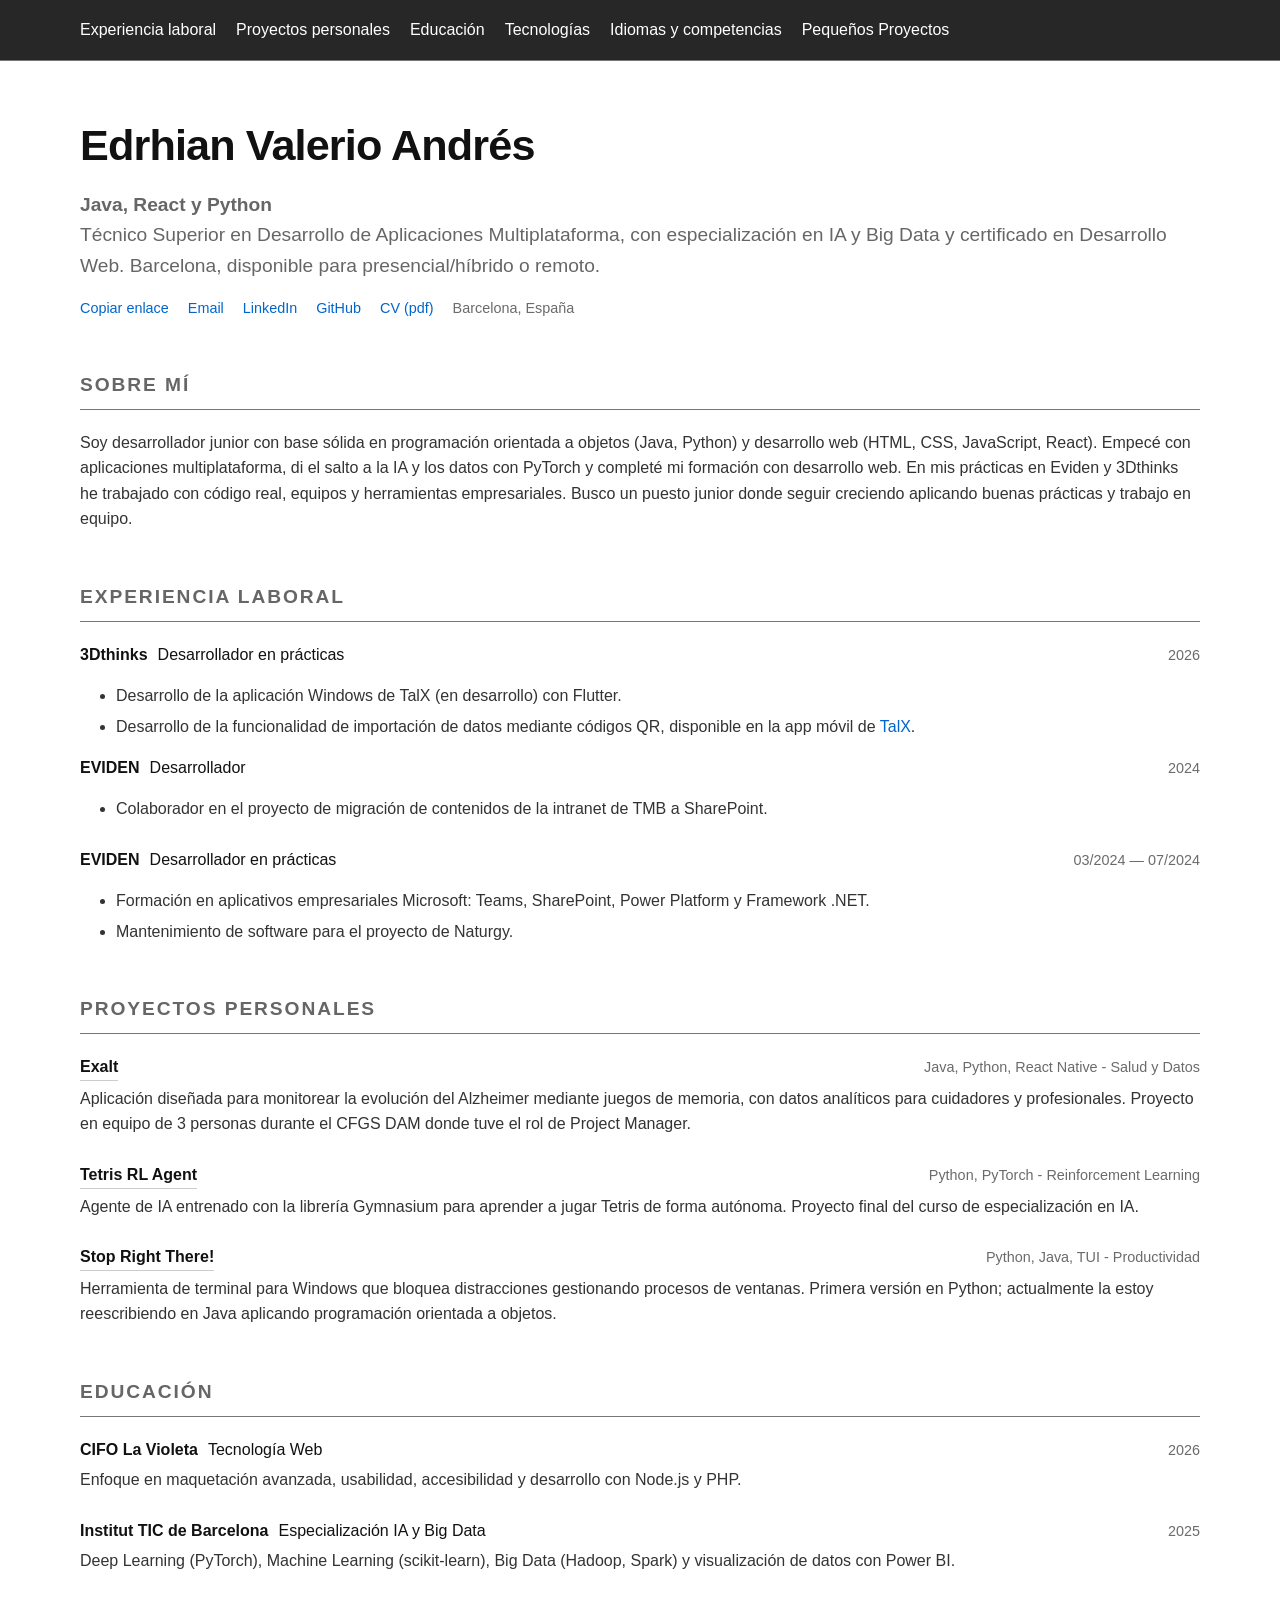
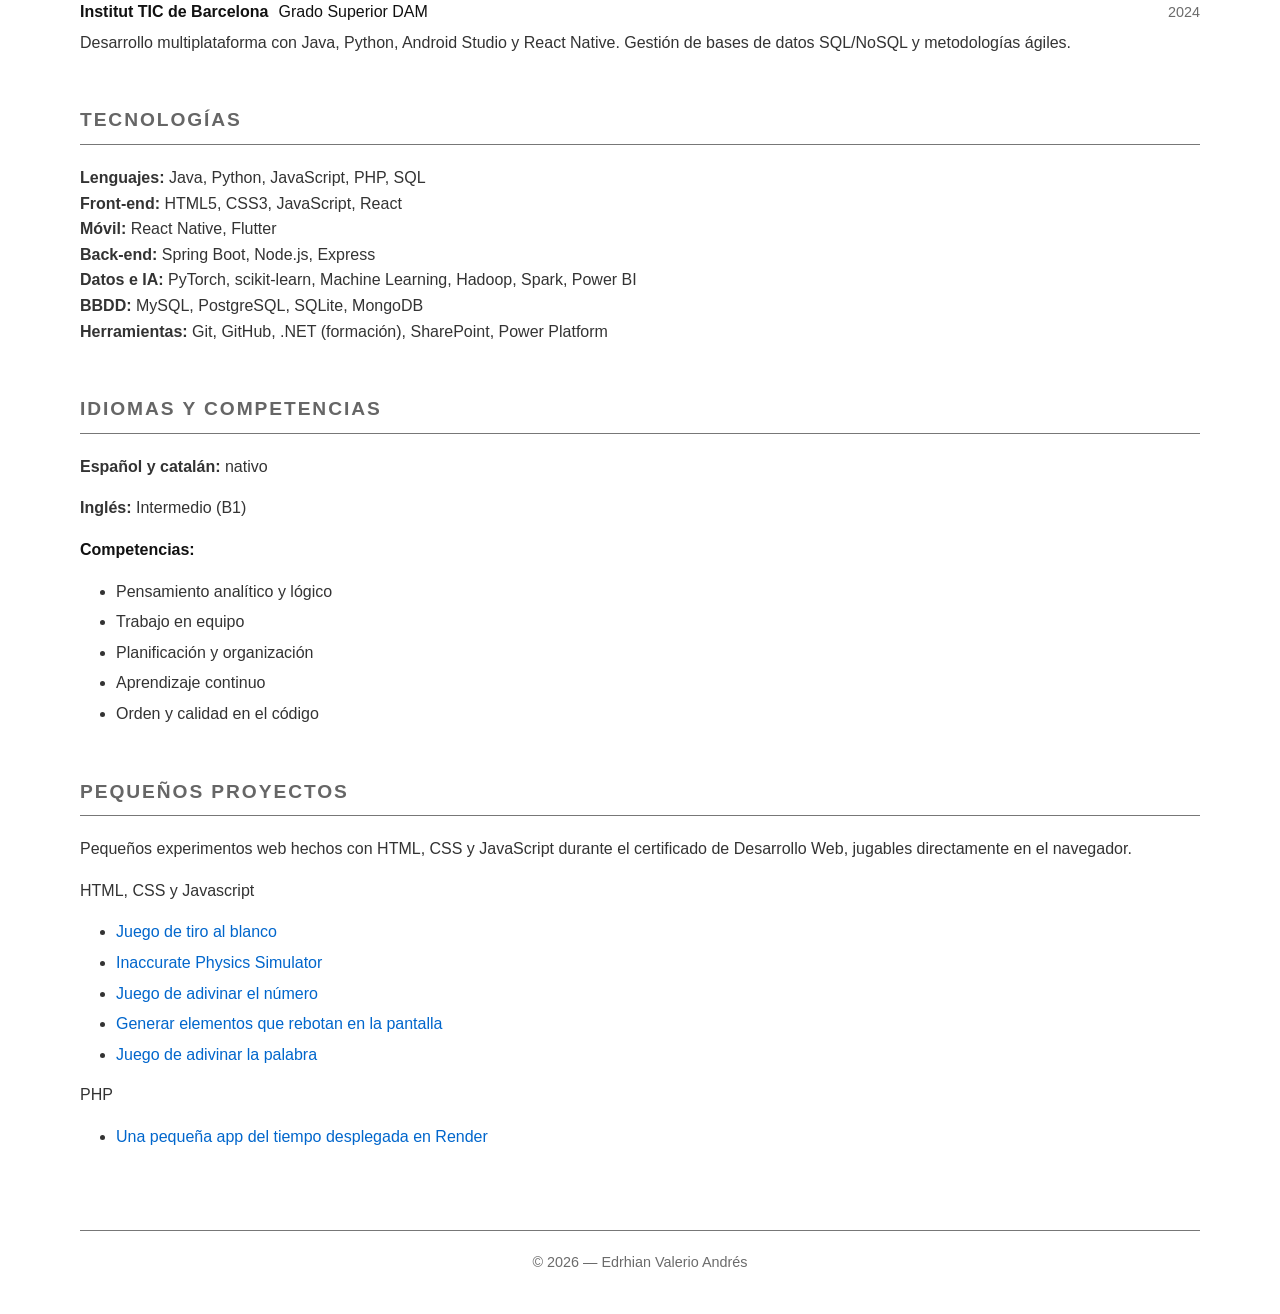
==== commit 9b719777: "Portfolio: Tagline fix" ====
--- a/index.html
+++ b/index.html
@@ -33,7 +33,7 @@
     <header>
       <h1>Edrhian Valerio Andrés</h1>
       <div id="tagline">
-        <strong>Desarrollador de software junior</strong><br />
+        <strong>Java, React y Python</strong><br />
         Técnico Superior en Desarrollo de Aplicaciones Multiplataforma, con
         especialización en IA y Big Data y certificado en Desarrollo Web.
         Barcelona, disponible para presencial/híbrido o remoto.
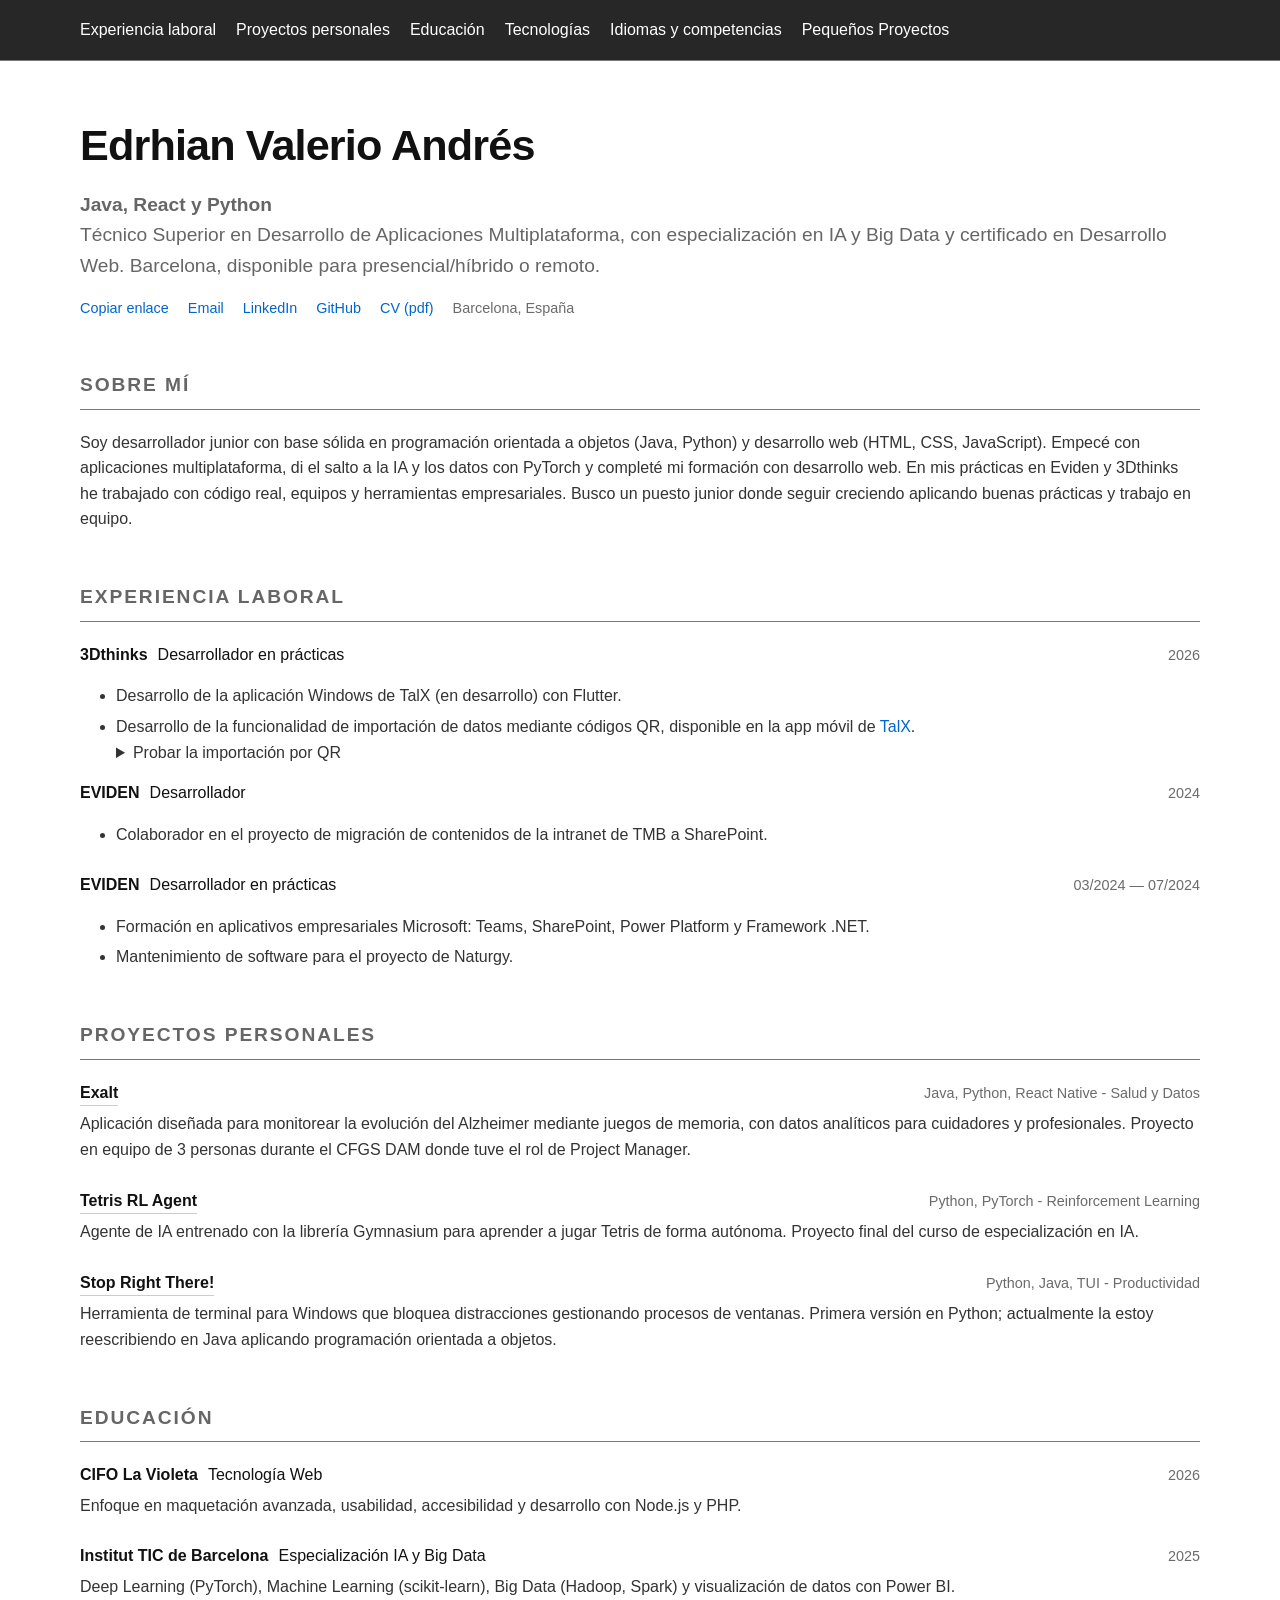
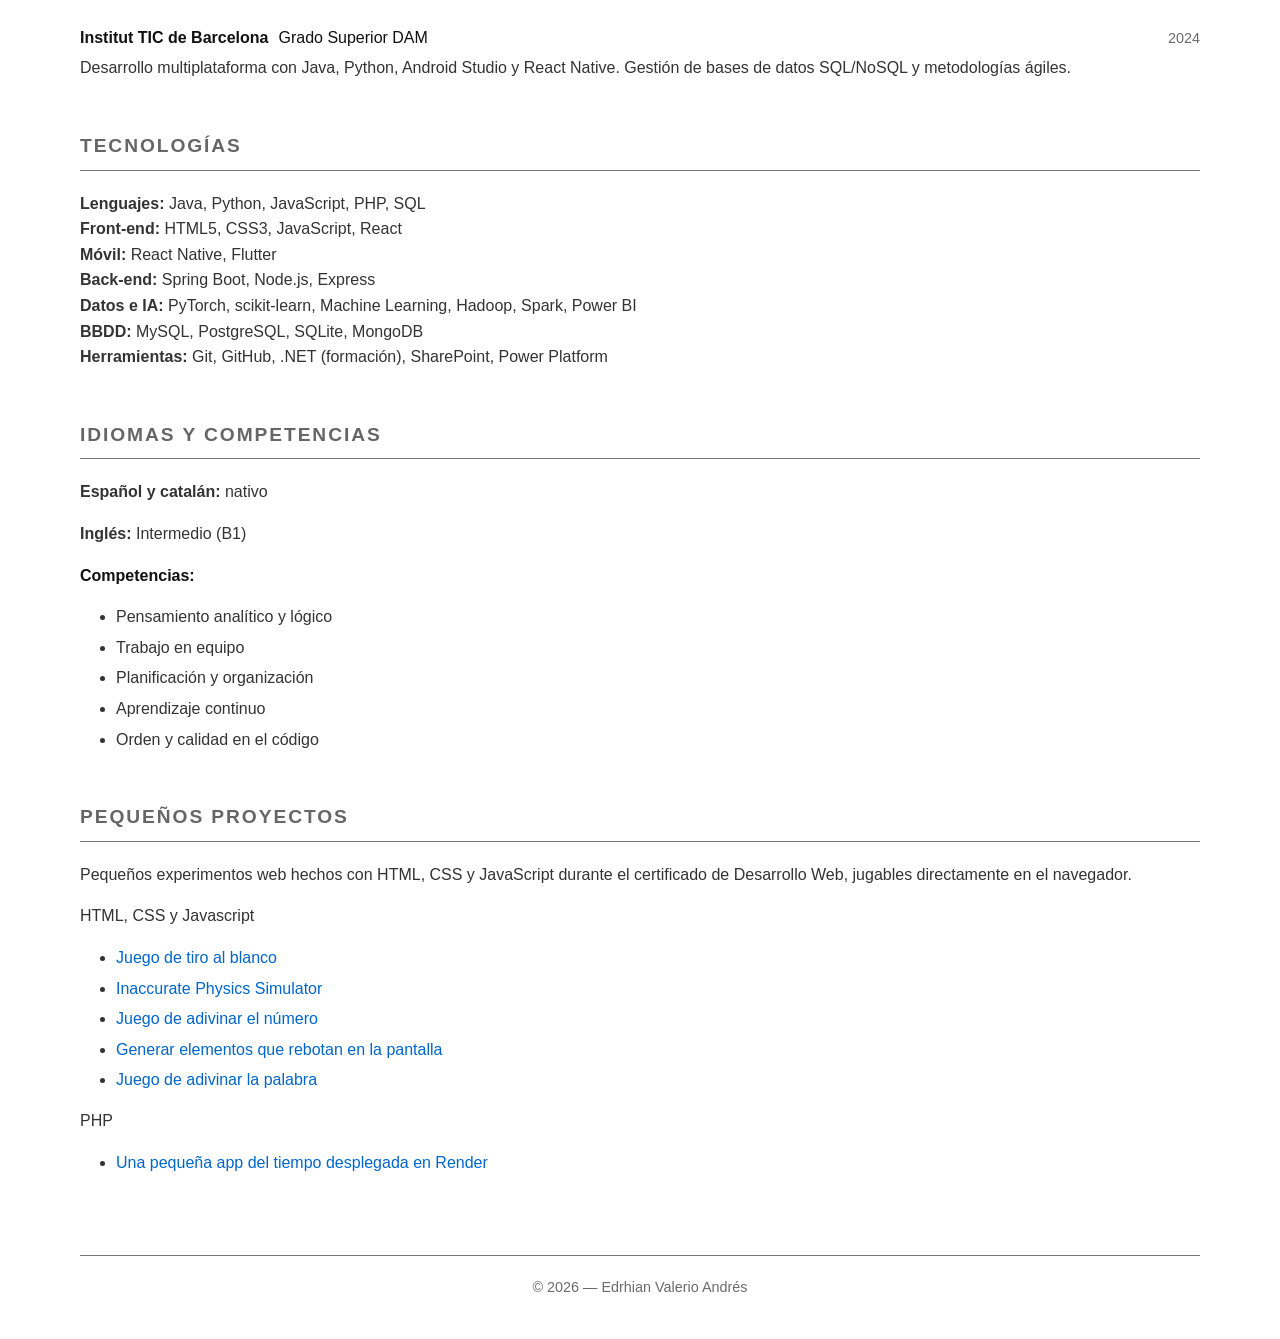
==== commit f9292ffd: "Added talx qr example" ====
--- a/index.html
+++ b/index.html
@@ -62,12 +62,12 @@
       <h2>Sobre mí</h2>
       <p>
         Soy desarrollador junior con base sólida en programación orientada a
-        objetos (Java, Python) y desarrollo web (HTML, CSS, JavaScript, React).
-        Empecé con aplicaciones multiplataforma, di el salto a la IA y los datos
-        con PyTorch y completé mi formación con desarrollo web. En mis prácticas
-        en Eviden y 3Dthinks he trabajado con código real, equipos y
-        herramientas empresariales. Busco un puesto junior donde seguir
-        creciendo aplicando buenas prácticas y trabajo en equipo.
+        objetos (Java, Python) y desarrollo web (HTML, CSS, JavaScript). Empecé
+        con aplicaciones multiplataforma, di el salto a la IA y los datos con
+        PyTorch y completé mi formación con desarrollo web. En mis prácticas en
+        Eviden y 3Dthinks he trabajado con código real, equipos y herramientas
+        empresariales. Busco un puesto junior donde seguir creciendo aplicando
+        buenas prácticas y trabajo en equipo.
       </p>
 
       <!-- EXPERIENCIA LABORAL -->
@@ -90,6 +90,19 @@
               href="https://play.google.com/store/apps/details?id=com.threedthinks.virtualtalker&hl=es_419"
               >TalX</a
             >.
+            <details class="demo">
+              <summary>Probar la importación por QR</summary>
+              <img
+                src="assets/talx_demo_qr.jpg"
+                alt="Código QR de ejemplo para importar datos en TalX"
+                width="240"
+                height="240"
+              />
+              <p>
+                Abre TalX en tu móvil y escanea este código desde [opción de
+                importar]. Contiene datos de ejemplo.
+              </p>
+            </details>
           </li>
         </ul>
       </section>
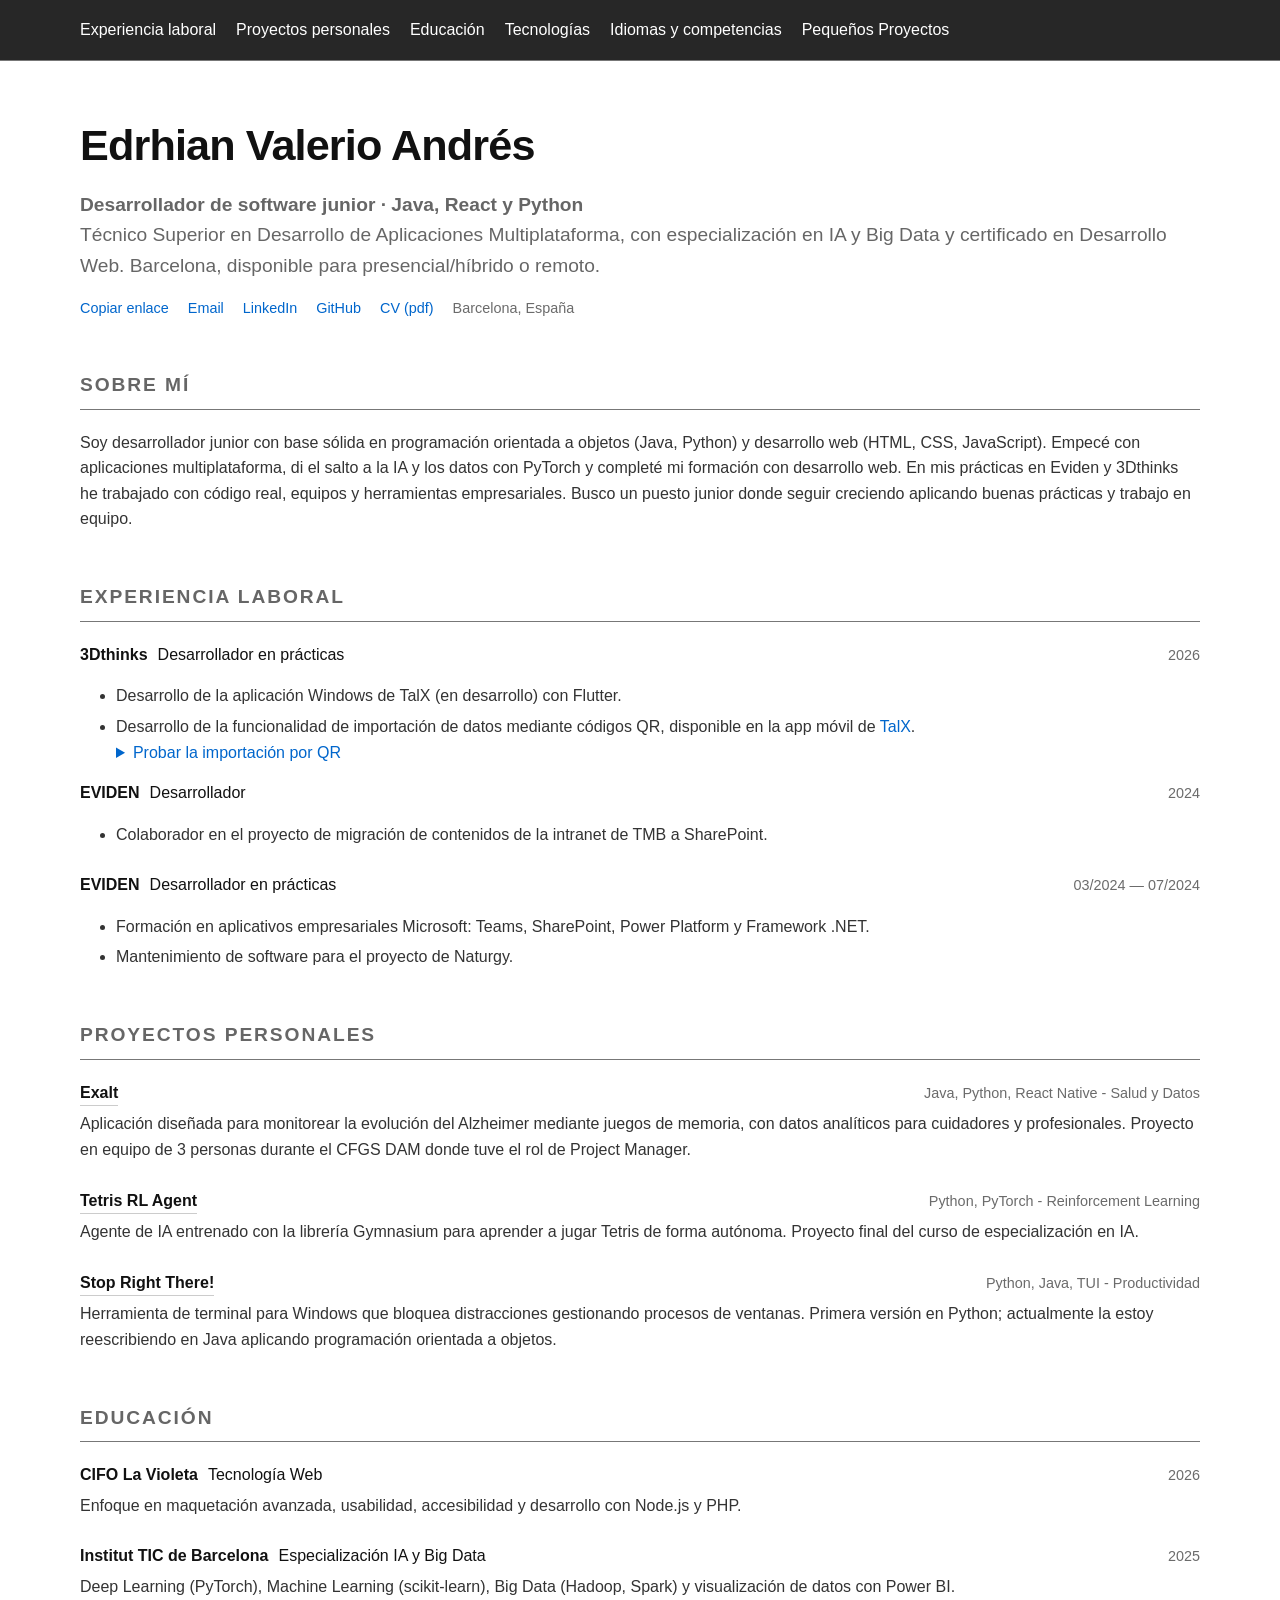
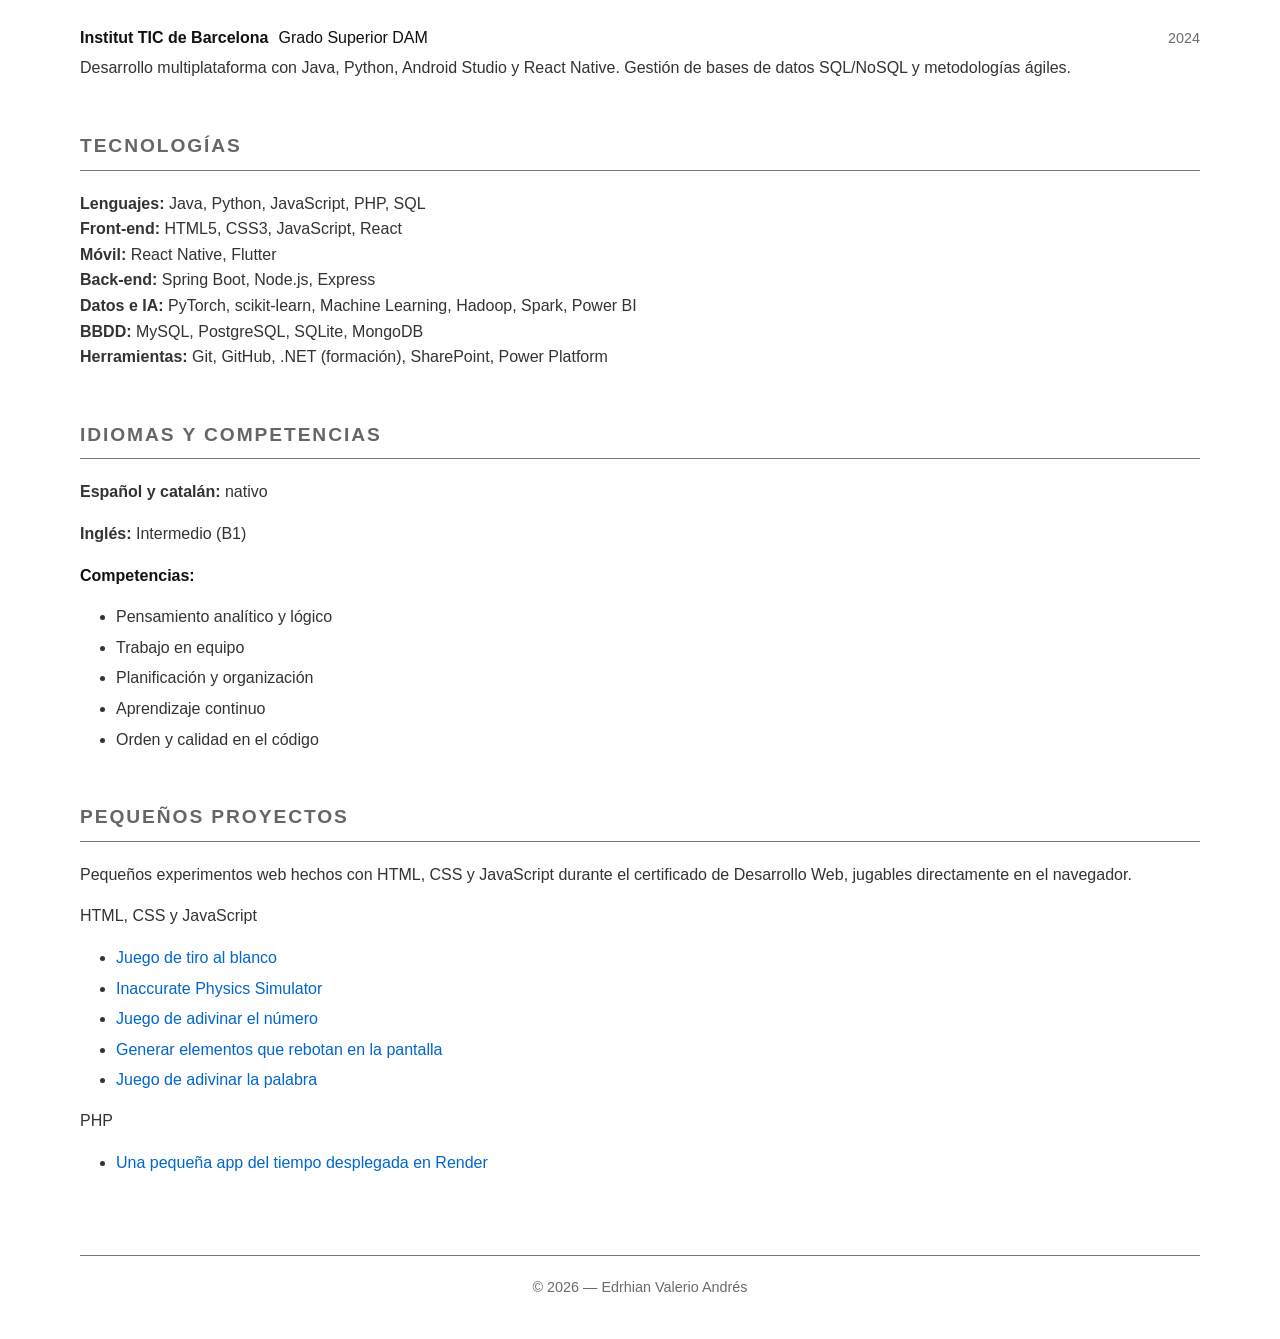
==== commit 8b8f1d45: "Portfolio Fixes" ====
--- a/index.html
+++ b/index.html
@@ -33,7 +33,8 @@
     <header>
       <h1>Edrhian Valerio Andrés</h1>
       <div id="tagline">
-        <strong>Java, React y Python</strong><br />
+        <strong>Desarrollador de software junior · Java, React y Python</strong
+        ><br />
         Técnico Superior en Desarrollo de Aplicaciones Multiplataforma, con
         especialización en IA y Big Data y certificado en Desarrollo Web.
         Barcelona, disponible para presencial/híbrido o remoto.
@@ -87,7 +88,9 @@
             Desarrollo de la funcionalidad de importación de datos mediante
             códigos QR, disponible en la app móvil de
             <a
-              href="https://play.google.com/store/apps/details?id=com.threedthinks.virtualtalker&hl=es_419"
+              href="https://play.google.com/store/apps/details?id=com.threedthinks.virtualtalker&hl=es"
+              target="_blank"
+              rel="noopener"
               >TalX</a
             >.
             <details class="demo">
@@ -99,8 +102,8 @@
                 height="240"
               />
               <p>
-                Abre TalX en tu móvil y escanea este código desde [opción de
-                importar]. Contiene datos de ejemplo.
+                Abre TalX en tu móvil y usa la función de importar por QR para
+                escanear este código. Contiene datos de ejemplo.
               </p>
             </details>
           </li>
@@ -246,7 +249,7 @@
           Pequeños experimentos web hechos con HTML, CSS y JavaScript durante el
           certificado de Desarrollo Web, jugables directamente en el navegador.
         </p>
-        <p>HTML, CSS y Javascript</p>
+        <p>HTML, CSS y JavaScript</p>
         <ul>
           <li>
             <a href="./games/shooting-target/">Juego de tiro al blanco</a>
--- a/style.css
+++ b/style.css
@@ -72,6 +72,18 @@
   color: white;
   font-weight: 700;
   font-family: var(--font-alternative);
+}
+
+.demo summary {
+  cursor: pointer;
+  color: var(--accent);
+}
+.demo img {
+  display: block;
+  margin: 10px 0;
+  padding: 12px;
+  background: #fff;
+  border: 1px solid var(--border);
 }
 
 /* HEADER */
